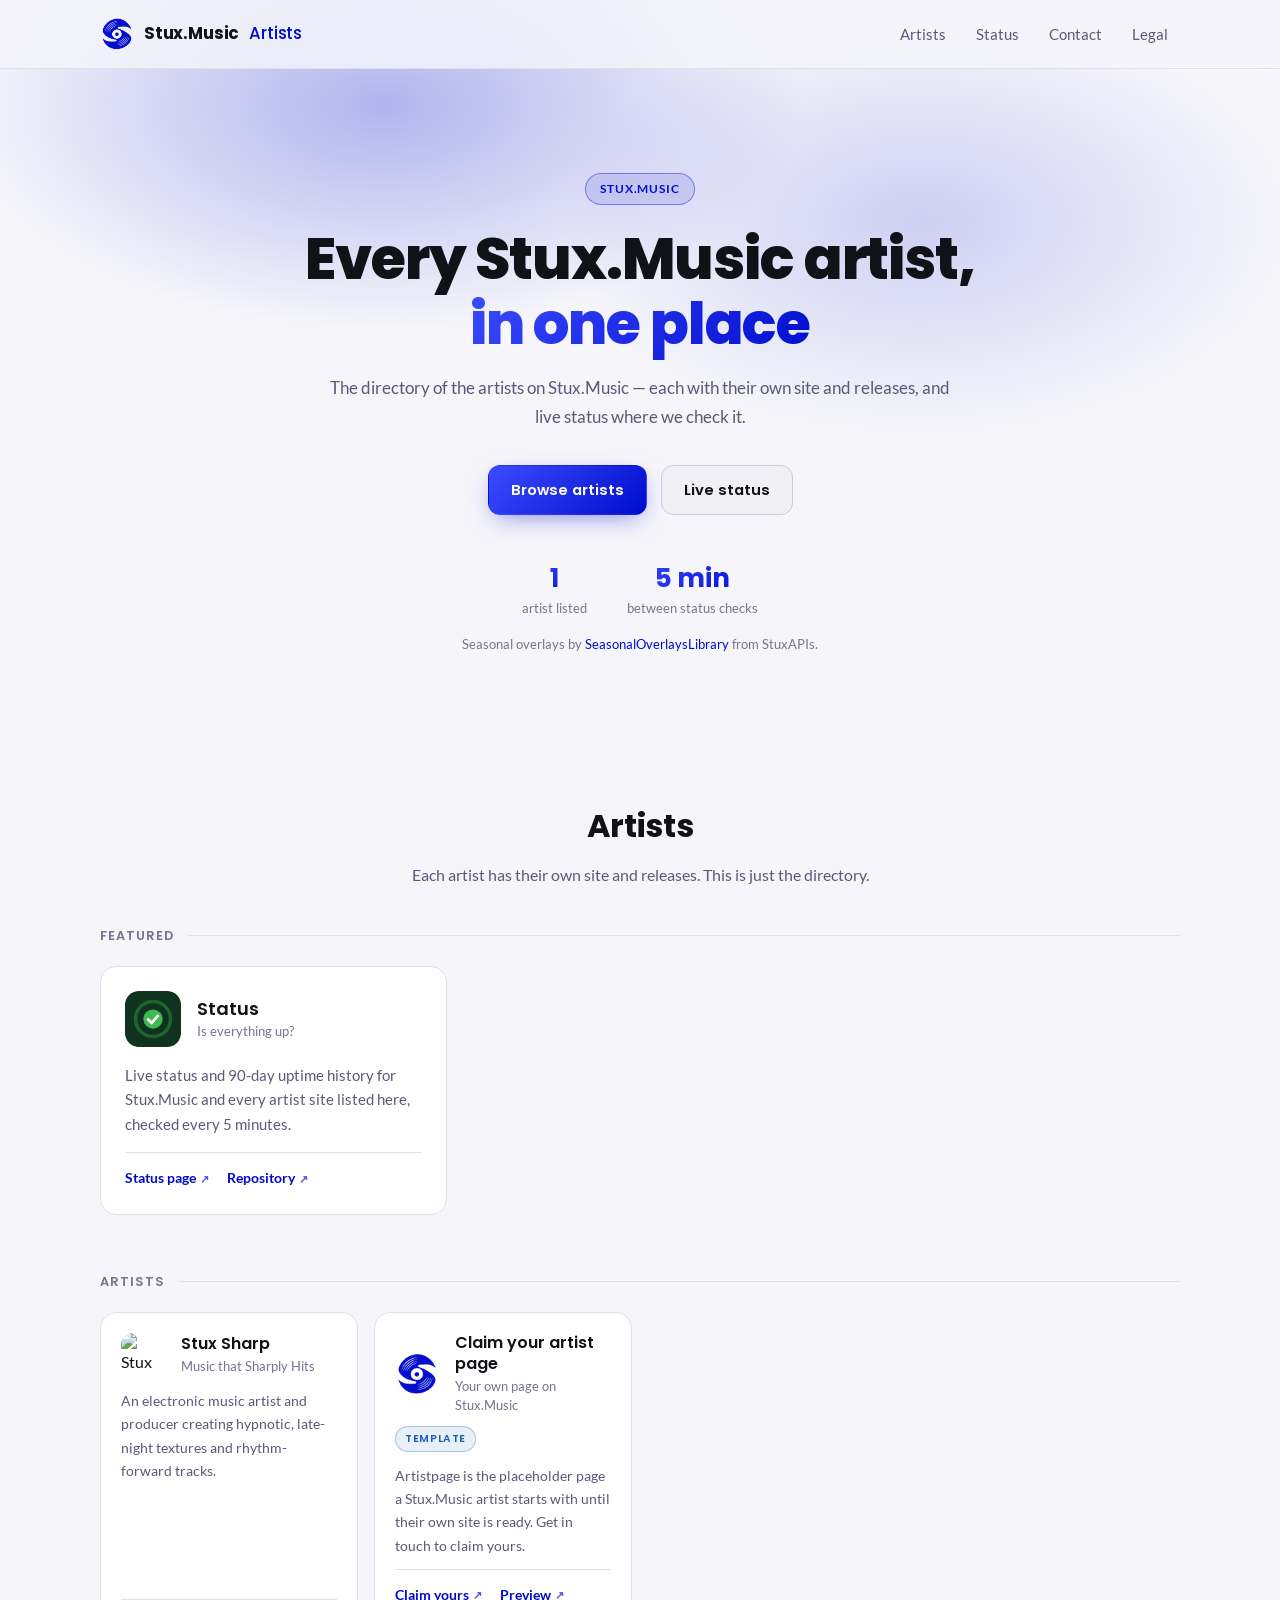
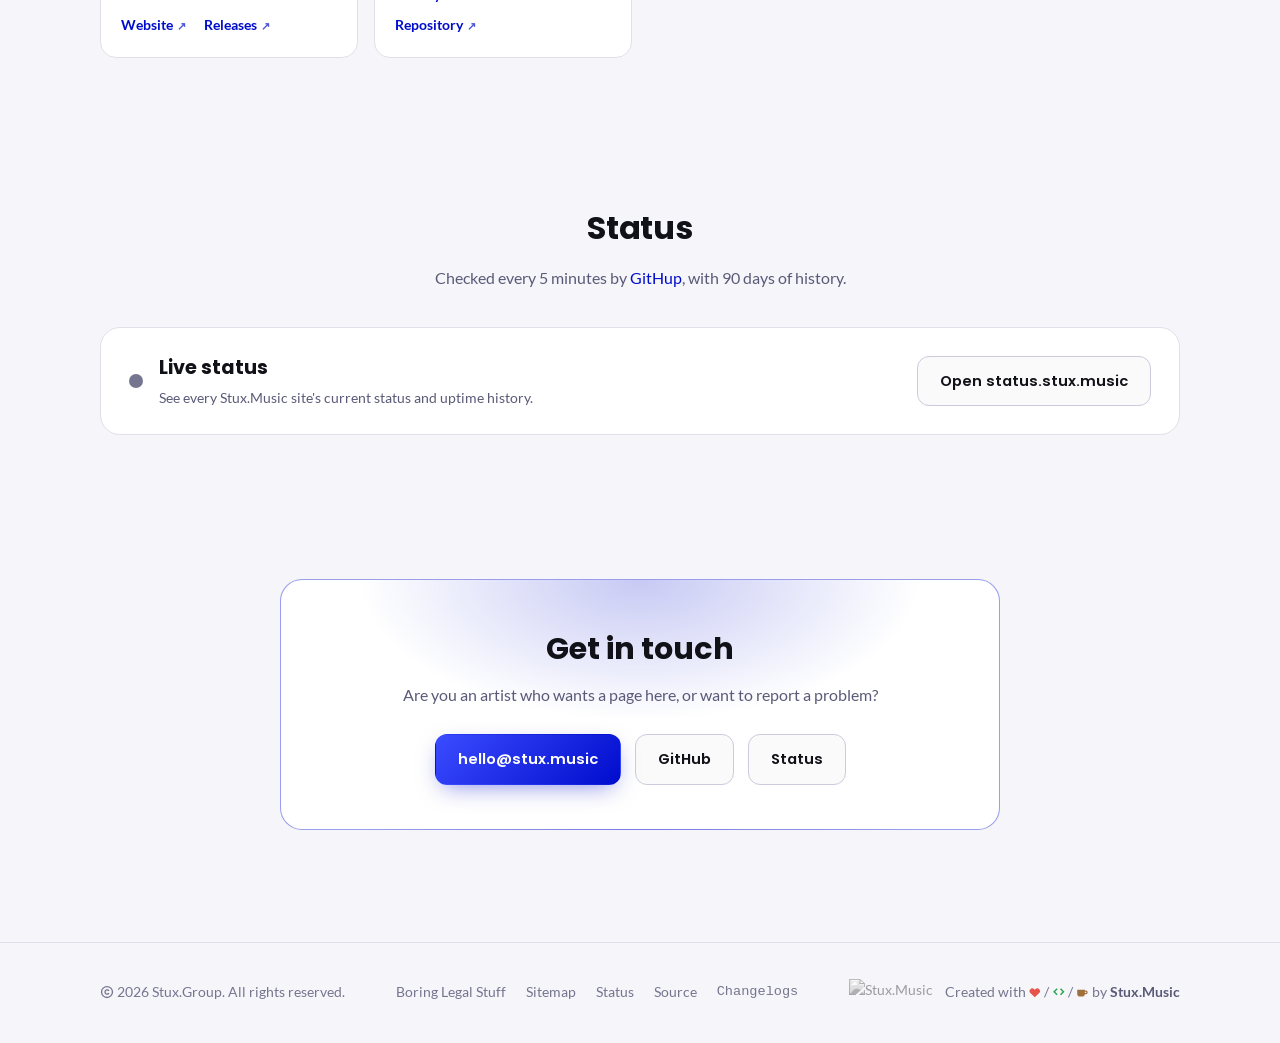
==== index.html @ bc76397e "Release v1.0.4 See CHANGELOG.md for details." ====
<!doctype html>
<html lang="en">
<head>
  <meta charset="utf-8">
  <meta name="viewport" content="width=device-width, initial-scale=1">
  <meta name="theme-color" content="#121214">
  <title>Stux.Music Artists</title>
  <meta name="description" content="The directory of Stux.Music's artists, with live status from status.stux.music.">
  <link rel="icon" type="image/png" href="/assets/img/icon.png">
  <link rel="stylesheet" href="/assets/css/style.css">
  <link rel="stylesheet" href="/assets/css/site-banner.css">
  <script src="/assets/js/dev-mode.js"></script>
  <script src="https://seasonaloverlayslibrary.stuxapis.net/seasonal-overlays-library.js" defer></script>
</head>
<body>

  <header class="site-header">
    <div class="container">
      <a href="/" class="brand">
        <img src="/assets/img/icon.png" width="34" height="34" alt="">
        Stux.Music <span class="brand-sub">Artists</span>
      </a>
      <nav class="nav-links">
        <a href="/#artists">Artists</a>
        <a href="/#status">Status</a>
        <a href="/#contact">Contact</a>
        <a href="/legal/">Legal</a>
      </nav>
    </div>
  </header>

  <section class="hero">
    <div class="container">
      <span class="eyebrow">Stux.Music</span>
      <h1>Every Stux.Music artist,<br><span class="grad">in one place</span></h1>
      <p>The directory of the artists on Stux.Music &mdash; each with their own site and releases, and live status where we check it.</p>
      <div class="actions">
        <a class="btn btn-primary" href="#artists">Browse artists</a>
        <a class="btn btn-ghost" href="https://status.stux.music" target="_blank" rel="noopener">Live status</a>
        <button type="button" class="btn btn-ghost btn-season" id="season-btn" data-overlay-preset="auto" hidden>Today's overlay</button>
      </div>
      <div class="hero-stats">
        <div><strong class="grad">1</strong><span>artist listed</span></div>
        <div><strong class="grad">5 min</strong><span>between status checks</span></div>
      </div>
      <p class="season-note">Seasonal overlays by <a href="https://seasonaloverlayslibrary.stuxapis.net" target="_blank" rel="noopener">SeasonalOverlaysLibrary</a> from StuxAPIs.</p>
    </div>
  </section>

  <section class="section" id="artists">
    <div class="container">
      <div class="section-head">
        <h2>Artists</h2>
        <p>Each artist has their own site and releases. This is just the directory.</p>
      </div>

      <h3 class="subhead">Featured</h3>
      <div class="project-grid">

        <article class="project-card" data-monitor="stux-music:*">
          <div class="project-top">
            <img class="project-icon" src="/assets/img/artists/status.svg" width="64" height="64" alt="Status icon" loading="lazy">
            <div>
              <h3>Status</h3>
              <div class="project-tagline">Is everything up?</div>
            </div>
          </div>
          <span class="badge-status live" hidden></span>
          <p class="desc">Live status and 90-day uptime history for Stux.Music and every artist site listed here, checked every 5 minutes.</p>
          <div class="project-links">
            <a href="https://status.stux.music" target="_blank" rel="noopener">Status page</a>
            <a href="https://github.com/StuxMusic/Status" target="_blank" rel="noopener">Repository</a>
          </div>
        </article>

      </div>

      <h3 class="subhead">Artists</h3>
      <div class="project-grid compact">

        <article class="project-card" data-monitor="stux-music:stux-sharp">
          <div class="project-top">
            <img class="project-icon" src="https://sharp.media.stux.music/icon.png" width="44" height="44" alt="Stux Sharp icon" loading="lazy">
            <div>
              <h3>Stux Sharp</h3>
              <div class="project-tagline">Music that Sharply Hits</div>
            </div>
          </div>
          <span class="badge-status live" hidden></span>
          <p class="desc">An electronic music artist and producer creating hypnotic, late-night textures and rhythm-forward tracks.</p>
          <div class="project-links">
            <a href="https://stuxsharp.com" target="_blank" rel="noopener">Website</a>
            <a href="https://sharp.stux.music" target="_blank" rel="noopener">Releases</a>
          </div>
        </article>

        <article data-state="template" class="project-card">
          <div class="project-top">
            <img class="project-icon" src="/assets/img/icon.png" width="44" height="44" alt="Artistpage icon" loading="lazy">
            <div>
              <h3>Claim your artist page</h3>
              <div class="project-tagline">Your own page on Stux.Music</div>
            </div>
          </div>
          <span class="badge-status template"><i class="badge-ico" aria-hidden="true"></i>Template</span>
          <p class="desc">Artistpage is the placeholder page a Stux.Music artist starts with until their own site is ready. Get in touch to claim yours.</p>
          <div class="project-links">
            <a href="mailto:hello@stux.music">Claim yours</a>
            <a href="https://artistpage.stux.music" target="_blank" rel="noopener">Preview</a>
            <a href="https://github.com/StuxMusic/artistpage" target="_blank" rel="noopener">Repository</a>
          </div>
        </article>

      </div>
    </div>
  </section>

  <section class="section" id="status">
    <div class="container">
      <div class="section-head">
        <h2>Status</h2>
        <p>Checked every 5 minutes by <a href="https://githup.stux.group" target="_blank" rel="noopener" style="color: var(--accent-bright);">GitHup</a>, with 90 days of history.</p>
      </div>
      <div class="status-band" id="status-band">
        <div class="sb-main">
          <span class="sb-dot" aria-hidden="true"></span>
          <div>
            <h2>Live status</h2>
            <p>See every Stux.Music site's current status and uptime history.</p>
          </div>
        </div>
        <a class="btn btn-ghost" href="https://status.stux.music" target="_blank" rel="noopener">Open status.stux.music</a>
      </div>
    </div>
  </section>

  <section class="section" id="contact">
    <div class="container">
      <div class="contact-card">
        <h2>Get in touch</h2>
        <p>Are you an artist who wants a page here, or want to report a problem?</p>
        <div class="contact-links">
          <a class="btn btn-primary" href="mailto:hello@stux.music">hello@stux.music</a>
          <a class="btn btn-ghost" href="https://github.com/StuxMusic" target="_blank" rel="noopener">GitHub</a>
          <a class="btn btn-ghost" href="https://status.stux.music" target="_blank" rel="noopener">Status</a>
        </div>
      </div>
    </div>
  </section>

  <footer class="site-footer">
    <div class="container">
      <div><span class="copy-i" title="Copyright"><svg viewBox="0 0 16 16" aria-hidden="true" focusable="false"><path d="M8 1a7 7 0 1 1 0 14A7 7 0 0 1 8 1zm0 1.5a5.5 5.5 0 1 0 0 11 5.5 5.5 0 0 0 0-11zm.1 2.3c1.2 0 2.2.6 2.7 1.6l-1.3.7c-.3-.6-.8-.9-1.4-.9-1 0-1.6.8-1.6 1.8s.6 1.8 1.6 1.8c.6 0 1.1-.3 1.4-.9l1.3.7c-.5 1-1.5 1.6-2.7 1.6-1.8 0-3.1-1.4-3.1-3.2s1.3-3.2 3.1-3.2z"/></svg></span><span class="sr-only">&copy;</span> <span data-year data-year-start="2026"></span> Stux.Group. All rights reserved.</div>
      <div class="footer-links">
        <a href="/legal/">Boring Legal Stuff</a>
        <a href="/sitemap/">Sitemap</a>
        <a href="https://status.stux.music" target="_blank" rel="noopener">Status</a>
        <a href="https://github.com/StuxMusic/Artists" target="_blank" rel="noopener">Source</a>
        <a href="/changelogs/" data-site-version title="Changelogs">Changelogs</a>
      </div>
      <div class="footer-brand">
        <div class="footer-brand-row">
          <a href="/" aria-label="Stux.Music"><img class="footer-brand-logo" src="https://global.media.stux.music/logo.png" alt="Stux.Music" height="28"></a>
        </div>
        <p class="footer-created">Created with <span class="fc-i fc-love" title="Love"><svg viewBox="0 0 16 16" aria-hidden="true" focusable="false"><path d="M8 14.3 1.9 8.4A3.7 3.7 0 0 1 7.2 3.1L8 3.9l.8-.8a3.7 3.7 0 0 1 5.3 5.3z"/></svg></span> / <span class="fc-i fc-code" title="Code"><svg viewBox="0 0 16 16" aria-hidden="true" focusable="false"><path d="M5.4 3.9 1.3 8l4.1 4.1 1.2-1.2L3.7 8l2.9-2.9zm5.2 0L9.4 5.1 12.3 8l-2.9 2.9 1.2 1.2L14.7 8z"/></svg></span> / <span class="fc-i fc-coffee" title="Coffee"><svg viewBox="0 0 16 16" aria-hidden="true" focusable="false"><path d="M1.5 4.5h9.5v5A3.5 3.5 0 0 1 7.5 13h-2.5A3.5 3.5 0 0 1 1.5 9.5zM11 5.5h1.2a2.3 2.3 0 0 1 0 4.6H11V8.6h1.2a.8.8 0 0 0 0-1.6H11z"/></svg></span><span class="sr-only"> love, code and coffee</span> by <a href="https://github.com/StuxMusic" target="_blank" rel="noopener">Stux.Music</a></p>
      </div>
    </div>
  </footer>

  <script src="/assets/js/main.js" defer></script>
</body>
</html>
---- assets/css/style.css ----
/* Stux.Music Artists — shared stylesheet
   Layout follows the Stux.Group Services sites; palette is the Stux.Music artist page's
   (dark accent #4752ff, light accent #000ccc), dark by default and light via the system
   preference or <html data-theme="light">. Poppins for headings, Lato for body copy. */

/* Self-hosted (SIL Open Font License), latin subset only, so the site makes
   no third-party requests. See assets/fonts/. */
@font-face {
  font-family: "Lato";
  font-style: normal;
  font-weight: 400;
  font-display: swap;
  src: url("/assets/fonts/lato-400-latin.woff2") format("woff2");
  unicode-range: U+0000-00FF, U+0131, U+0152-0153, U+02BB-02BC, U+02C6, U+02DA, U+02DC, U+0304, U+0308, U+0329, U+2000-206F, U+20AC, U+2122, U+2191, U+2193, U+2212, U+2215, U+FEFF, U+FFFD;
}
@font-face {
  font-family: "Lato";
  font-style: normal;
  font-weight: 700;
  font-display: swap;
  src: url("/assets/fonts/lato-700-latin.woff2") format("woff2");
  unicode-range: U+0000-00FF, U+0131, U+0152-0153, U+02BB-02BC, U+02C6, U+02DA, U+02DC, U+0304, U+0308, U+0329, U+2000-206F, U+20AC, U+2122, U+2191, U+2193, U+2212, U+2215, U+FEFF, U+FFFD;
}
@font-face {
  font-family: "Poppins";
  font-style: normal;
  font-weight: 500;
  font-display: swap;
  src: url("/assets/fonts/poppins-500-latin.woff2") format("woff2");
  unicode-range: U+0000-00FF, U+0131, U+0152-0153, U+02BB-02BC, U+02C6, U+02DA, U+02DC, U+0304, U+0308, U+0329, U+2000-206F, U+20AC, U+2122, U+2191, U+2193, U+2212, U+2215, U+FEFF, U+FFFD;
}
@font-face {
  font-family: "Poppins";
  font-style: normal;
  font-weight: 600;
  font-display: swap;
  src: url("/assets/fonts/poppins-600-latin.woff2") format("woff2");
  unicode-range: U+0000-00FF, U+0131, U+0152-0153, U+02BB-02BC, U+02C6, U+02DA, U+02DC, U+0304, U+0308, U+0329, U+2000-206F, U+20AC, U+2122, U+2191, U+2193, U+2212, U+2215, U+FEFF, U+FFFD;
}
@font-face {
  font-family: "Poppins";
  font-style: normal;
  font-weight: 700;
  font-display: swap;
  src: url("/assets/fonts/poppins-700-latin.woff2") format("woff2");
  unicode-range: U+0000-00FF, U+0131, U+0152-0153, U+02BB-02BC, U+02C6, U+02DA, U+02DC, U+0304, U+0308, U+0329, U+2000-206F, U+20AC, U+2122, U+2191, U+2193, U+2212, U+2215, U+FEFF, U+FFFD;
}
@font-face {
  font-family: "Poppins";
  font-style: normal;
  font-weight: 800;
  font-display: swap;
  src: url("/assets/fonts/poppins-800-latin.woff2") format("woff2");
  unicode-range: U+0000-00FF, U+0131, U+0152-0153, U+02BB-02BC, U+02C6, U+02DA, U+02DC, U+0304, U+0308, U+0329, U+2000-206F, U+20AC, U+2122, U+2191, U+2193, U+2212, U+2215, U+FEFF, U+FFFD;
}

:root {
  color-scheme: dark;
  --bg: #121214;
  --bg-raised: #17171a;
  --bg-card: #1b1b1f;
  --bg-card-hover: #232328;
  --border: #2a2a31;
  --border-strong: #3a3a45;
  --text: #f2f2f5;
  --text-muted: #a8a8b3;
  --text-faint: #7f7f8c;
  --accent: #4752ff;
  --accent-rgb: 71, 82, 255;
  --accent-bright: #9199ff;
  --accent-pink: #7a85ff;
  --accent-soft: rgba(71, 82, 255, 0.14);
  --accent-grad: linear-gradient(135deg, #7a85ff 0%, #4752ff 100%);
  --header-bg: rgba(18, 18, 20, 0.8);
  --ghost-bg: rgba(255, 255, 255, 0.02);
  --ok: #34d399; --ok-rgb: 52, 211, 153;
  --warn: #f0b429; --warn-rgb: 240, 180, 41;
  --bad: #ff6b61; --bad-rgb: 255, 107, 97;
  --soon: #b98cff; --soon-rgb: 185, 140, 255;
  --maint: #f0883e; --maint-rgb: 240, 136, 62;
  --tmpl: #7cb7ff; --tmpl-rgb: 96, 165, 250;
  --logo-base: grayscale(1) brightness(0) invert(.7);
  --logo-hover: grayscale(0) brightness(1.9) invert(0);
  --radius: 16px;
  --container: 1120px;
  --font-sans: "Lato", -apple-system, BlinkMacSystemFont, "Segoe UI", Roboto, Helvetica, Arial, sans-serif;
  --font-display: "Poppins", var(--font-sans);
  --font-mono: "SFMono-Regular", Consolas, "Liberation Mono", Menlo, monospace;
}

@media (prefers-color-scheme: light) {
  :root:not([data-theme="dark"]) {
    color-scheme: light;
    --bg: #f5f5fa;
    --bg-raised: #ececf4;
    --bg-card: #ffffff;
    --bg-card-hover: #f0f0fb;
    --border: #e0e0ea;
    --border-strong: #cbcbdd;
    --text: #111118;
    --text-muted: #5a5a78;
    --text-faint: #75758f;
    --accent: #000ccc;
    --accent-rgb: 0, 12, 204;
    --accent-bright: #000ccc;
    --accent-pink: #3b4cff;
    --accent-soft: rgba(0, 12, 204, 0.1);
    --accent-grad: linear-gradient(135deg, #3b4cff 0%, #000ccc 100%);
    --header-bg: rgba(245, 245, 250, 0.82);
    --ghost-bg: rgba(0, 0, 0, 0.02);
    --ok: #0f7a55; --ok-rgb: 15, 122, 85;
    --warn: #9a6a00; --warn-rgb: 154, 106, 0;
    --bad: #c62828; --bad-rgb: 198, 40, 40;
    --soon: #6b3fc4; --soon-rgb: 107, 63, 196;
    --maint: #b8530f; --maint-rgb: 184, 83, 15;
    --tmpl: #1a5fb4; --tmpl-rgb: 26, 95, 180;
    --logo-base: grayscale(1) brightness(1) invert(0);
    --logo-hover: grayscale(0) brightness(1) invert(0);
  }
}
:root[data-theme="light"] {
  color-scheme: light;
  --bg: #f5f5fa;
  --bg-raised: #ececf4;
  --bg-card: #ffffff;
  --bg-card-hover: #f0f0fb;
  --border: #e0e0ea;
  --border-strong: #cbcbdd;
  --text: #111118;
  --text-muted: #5a5a78;
  --text-faint: #75758f;
  --accent: #000ccc;
  --accent-rgb: 0, 12, 204;
  --accent-bright: #000ccc;
  --accent-pink: #3b4cff;
  --accent-soft: rgba(0, 12, 204, 0.1);
  --accent-grad: linear-gradient(135deg, #3b4cff 0%, #000ccc 100%);
  --header-bg: rgba(245, 245, 250, 0.82);
  --ghost-bg: rgba(0, 0, 0, 0.02);
  --ok: #0f7a55; --ok-rgb: 15, 122, 85;
  --warn: #9a6a00; --warn-rgb: 154, 106, 0;
  --bad: #c62828; --bad-rgb: 198, 40, 40;
  --soon: #6b3fc4; --soon-rgb: 107, 63, 196;
  --maint: #b8530f; --maint-rgb: 184, 83, 15;
  --tmpl: #1a5fb4; --tmpl-rgb: 26, 95, 180;
  --logo-base: grayscale(1) brightness(1) invert(0);
  --logo-hover: grayscale(0) brightness(1) invert(0);
}

* { box-sizing: border-box; }

html { scroll-behavior: smooth; scroll-padding-top: calc(80px + var(--banner-h, 0px)); }

body {
  margin: 0;
  background: var(--bg);
  color: var(--text);
  font-family: var(--font-sans);
  line-height: 1.65;
  -webkit-font-smoothing: antialiased;
  overflow-x: hidden;
}

h1, h2, h3, .brand, .btn { font-family: var(--font-display); }

img { max-width: 100%; display: block; }

a { color: inherit; text-decoration: none; }

::selection { background: var(--accent); color: #fff; }

:focus-visible { outline: 2px solid var(--accent-bright); outline-offset: 3px; border-radius: 6px; }

.container {
  max-width: var(--container);
  margin: 0 auto;
  padding: 0 20px;
}

/* The shared site banner (site-banner.css; dev mode, see main.js) in this site's colours. The banner follows
   the page theme (system preference). */
.site-banners {
  --banner-page-bg: var(--bg);
  --banner-text: var(--text);
  --banner-site: var(--accent-bright);
  --banner-site-light: var(--accent-bright);
}

/* Header */
.site-header {
  position: sticky;
  top: var(--banner-h, 0px);
  z-index: 20;
  background: var(--header-bg);
  backdrop-filter: blur(12px);
  -webkit-backdrop-filter: blur(12px);
  border-bottom: 1px solid var(--border);
}
.site-header .container {
  display: flex;
  align-items: center;
  justify-content: space-between;
  height: 68px;
}
.brand {
  display: flex;
  align-items: center;
  gap: 10px;
  font-weight: 700;
  font-size: 1.05rem;
  letter-spacing: -0.01em;
}
.brand img { width: 34px; height: 34px; border-radius: 10px; }
.brand .brand-sub { color: var(--accent-bright); font-weight: 500; }

.nav-links {
  display: flex;
  gap: 6px;
  font-size: 0.92rem;
  color: var(--text-muted);
}
.nav-links a {
  padding: 6px 12px;
  border-radius: 8px;
  transition: color 0.15s, background 0.15s;
}
.nav-links a:hover { color: var(--text); background: var(--accent-soft); }

/* Breadcrumb */
.breadcrumb {
  display: flex;
  align-items: center;
  gap: 8px;
  font-size: 0.85rem;
  color: var(--text-faint);
  margin-bottom: 14px;
}
.breadcrumb a:hover { color: var(--accent-bright); }
.bc-sep { opacity: 0.5; }
.bc-cur { color: var(--text-muted); }

/* Hero */
.hero {
  position: relative;
  padding: 104px 0 72px;
  text-align: center;
  isolation: isolate;
}
.hero::before {
  content: "";
  position: absolute;
  inset: -120px 0 0;
  z-index: -1;
  background:
    radial-gradient(600px 320px at 30% 20%, rgba(var(--accent-rgb), 0.28), transparent 70%),
    radial-gradient(520px 300px at 72% 35%, rgba(var(--accent-rgb), 0.16), transparent 70%);
  pointer-events: none;
}
.hero .eyebrow {
  display: inline-block;
  font-size: 0.76rem;
  font-weight: 700;
  letter-spacing: 0.08em;
  text-transform: uppercase;
  color: var(--accent-bright);
  background: var(--accent-soft);
  border: 1px solid rgba(var(--accent-rgb), 0.4);
  padding: 5px 14px;
  border-radius: 999px;
  margin-bottom: 22px;
}
.hero h1 {
  font-size: clamp(2.1rem, 5.5vw, 3.6rem);
  font-weight: 800;
  line-height: 1.12;
  letter-spacing: -0.02em;
  margin: 0 0 18px;
}
.grad {
  background: var(--accent-grad);
  -webkit-background-clip: text;
  background-clip: text;
  color: transparent;
}
.hero p {
  color: var(--text-muted);
  max-width: 620px;
  margin: 0 auto;
  font-size: 1.08rem;
}
.hero .actions {
  margin-top: 34px;
  display: flex;
  gap: 14px;
  justify-content: center;
  flex-wrap: wrap;
}
.hero-stats {
  display: flex;
  justify-content: center;
  gap: 40px;
  margin-top: 48px;
  flex-wrap: wrap;
}
.hero-stats div { text-align: center; }
.hero-stats strong {
  display: block;
  font-family: var(--font-display);
  font-size: 1.6rem;
  font-weight: 700;
  line-height: 1.2;
}
.hero-stats span { font-size: 0.82rem; color: var(--text-faint); }

.btn {
  display: inline-flex;
  align-items: center;
  gap: 8px;
  padding: 12px 22px;
  border-radius: 12px;
  font-size: 0.92rem;
  font-weight: 600;
  border: 1px solid var(--border-strong);
  transition: transform 0.15s, background 0.15s, border-color 0.15s, box-shadow 0.15s;
}
.btn:hover { transform: translateY(-1px); }
.btn-primary {
  background: var(--accent-grad);
  color: #fff;
  border-color: transparent;
  box-shadow: 0 8px 24px -8px rgba(var(--accent-rgb), 0.5);
}
.btn-primary:hover { box-shadow: 0 10px 28px -6px rgba(var(--accent-rgb), 0.6); }
.btn-ghost { color: var(--text); background: var(--ghost-bg); }
.btn-ghost:hover { background: var(--accent-soft); border-color: var(--accent); }

/* Sections */
.section { padding: 72px 0; }
.section-head { margin-bottom: 36px; text-align: center; }
.section-head h2 { font-size: clamp(1.6rem, 3.5vw, 2rem); font-weight: 700; margin: 0 0 10px; letter-spacing: -0.01em; }
.section-head p { color: var(--text-muted); margin: 0; }
.subhead {
  display: flex;
  align-items: center;
  gap: 14px;
  font-family: var(--font-display);
  font-size: 0.8rem;
  font-weight: 600;
  letter-spacing: 0.08em;
  text-transform: uppercase;
  color: var(--text-faint);
  margin: 56px 0 20px;
}
.subhead::after { content: ""; flex: 1; height: 1px; background: var(--border); }
.subhead:first-of-type { margin-top: 0; }

/* Project cards */
.project-grid {
  display: grid;
  grid-template-columns: repeat(auto-fill, minmax(300px, 1fr));
  gap: 20px;
}
.project-card {
  position: relative;
  background: var(--bg-card);
  border: 1px solid var(--border);
  border-radius: var(--radius);
  padding: 24px;
  display: flex;
  flex-direction: column;
  gap: 16px;
  transition: border-color 0.2s, transform 0.2s, background 0.2s, box-shadow 0.2s;
}
.project-card:hover {
  border-color: rgba(var(--accent-rgb), 0.7);
  background: var(--bg-card-hover);
  transform: translateY(-3px);
  box-shadow: 0 16px 40px -20px rgba(var(--accent-rgb), 0.55);
}
.project-card .project-top {
  display: flex;
  align-items: center;
  gap: 16px;
}

/* Icons: every icon renders into a fixed square box and is scaled with
   object-fit, so non-square or oddly padded source images are never
   stretched or squashed. */
.project-icon {
  width: 56px;
  height: 56px;
  flex: 0 0 56px;
  aspect-ratio: 1 / 1;
  object-fit: contain;
  border-radius: 14px;
}
/* For icons drawn on a transparent background (no tile of their own). */
.project-card h3 { margin: 0; font-size: 1.12rem; font-weight: 600; line-height: 1.3; }
.project-card .project-tagline { color: var(--text-faint); font-size: 0.84rem; margin-top: 2px; line-height: 1.4; }
.project-card p.desc { color: var(--text-muted); font-size: 0.93rem; margin: 0; flex-grow: 1; }
.project-card .stack {
  display: flex;
  flex-wrap: wrap;
  align-items: center;
  gap: 6px;
}
.pill {
  font-size: 0.72rem;
  padding: 3px 10px;
  border-radius: 999px;
  background: var(--bg-raised);
  border: 1px solid var(--border);
  color: var(--text-muted);
}
.project-card .project-links {
  display: flex;
  gap: 18px;
  font-size: 0.86rem;
  padding-top: 14px;
  border-top: 1px solid var(--border);
}
.project-card .project-links a {
  color: var(--accent-bright);
  font-weight: 700;
  display: inline-flex;
  align-items: center;
  gap: 4px;
}
.project-card .project-links a::after { content: "\2197"; font-size: 0.8em; opacity: 0.7; transition: transform 0.15s; }
.project-card .project-links a:hover { color: var(--text); }
.project-card .project-links a:hover::after { transform: translate(2px, -2px); }

/* Two cards per row (Featured, More projects) */
.project-grid.two-up { grid-template-columns: repeat(2, minmax(0, 1fr)); }

/* Featured cards: bigger icon and a soft accent border */
.project-card.featured {
  padding: 28px;
  border-color: rgba(var(--accent-rgb), 0.45);
  background:
    radial-gradient(420px 180px at 0% 0%, rgba(var(--accent-rgb), 0.14), transparent 70%),
    var(--bg-card);
}
.project-card.featured .project-icon { width: 64px; height: 64px; flex-basis: 64px; border-radius: 16px; }
.project-card.featured h3 { font-size: 1.25rem; }

/* Compact cards for smaller scripts/tools */
.project-grid.compact { grid-template-columns: repeat(auto-fill, minmax(240px, 1fr)); gap: 16px; }
.project-grid.compact .project-card { padding: 20px; gap: 12px; }
.project-grid.compact .project-icon { width: 44px; height: 44px; flex-basis: 44px; border-radius: 12px; }
.project-grid.compact h3 { font-size: 1rem; }
.project-grid.compact p.desc { font-size: 0.88rem; }

.badge-status {
  font-family: var(--font-display);
  font-size: 0.66rem;
  text-transform: uppercase;
  letter-spacing: 0.06em;
  padding: 3px 9px;
  border-radius: 999px;
  font-weight: 600;
  margin-left: auto;
}
.badge-status.live { background: rgba(var(--ok-rgb), 0.1); color: var(--ok); border: 1px solid rgba(var(--ok-rgb), 0.3); }
.badge-status.building { background: rgba(var(--warn-rgb), 0.1); color: var(--warn); border: 1px solid rgba(var(--warn-rgb), 0.3); }
.badge-status.archived, .badge-status.discontinued { background: rgba(156, 160, 172, 0.1); color: var(--text-muted); border: 1px solid rgba(156, 160, 172, 0.35); }

/* About / skills */
.skills-grid {
  display: flex;
  flex-wrap: wrap;
  justify-content: center;
  gap: 10px;
  max-width: 820px;
  margin: 0 auto;
}
.skill-chip {
  background: var(--bg-card);
  border: 1px solid var(--border);
  border-radius: 999px;
  padding: 9px 18px;
  font-size: 0.9rem;
  color: var(--text-muted);
  transition: border-color 0.15s, color 0.15s;
}
.skill-chip:hover { border-color: var(--accent); color: var(--text); }

/* Contact */
.contact-card {
  max-width: 720px;
  margin: 0 auto;
  text-align: center;
  padding: 44px 28px;
  border-radius: 22px;
  border: 1px solid rgba(var(--accent-rgb), 0.4);
  background:
    radial-gradient(400px 200px at 50% 0%, rgba(var(--accent-rgb), 0.22), transparent 70%),
    var(--bg-card);
}
.contact-card h2 { font-size: clamp(1.5rem, 3.5vw, 1.9rem); margin: 0 0 8px; }
.contact-card p { color: var(--text-muted); margin: 0 0 26px; }
.contact-links {
  display: flex;
  gap: 14px;
  justify-content: center;
  flex-wrap: wrap;
}

/* Footer */
.site-footer {
  border-top: 1px solid var(--border);
  padding: 36px 0;
  margin-top: 40px;
}
.site-footer .container {
  display: flex;
  flex-wrap: wrap;
  gap: 16px;
  align-items: center;
  justify-content: space-between;
  font-size: 0.85rem;
  color: var(--text-faint);
}
.footer-links {
  display: flex;
  gap: 20px;
  flex-wrap: wrap;
}
.footer-links a:hover { color: var(--accent-bright); }

/* Brand block "Stux.Music logo" and "Created with", muted until hovered.
   The logo keeps the same filter functions in every state, so the hover animates smoothly
   (switching the filter off drops the image's layer and snaps). */
.footer-brand { display: flex; flex-wrap: wrap; align-items: center; gap: 8px 12px; }
.footer-brand-row { display: flex; flex-wrap: wrap; align-items: center; gap: 8px 12px; }
.footer-brand-logo { display: block; height: 28px; width: auto; filter: var(--logo-base); opacity: .7;
  transition: filter .2s ease, opacity .2s ease; will-change: filter, opacity; backface-visibility: hidden; transform: translateZ(0); }
.footer-brand a:hover .footer-brand-logo, .footer-brand a:focus-visible .footer-brand-logo { filter: var(--logo-hover); opacity: 1; }
.footer-brand-sep { color: var(--border); }
.footer-brand-text { color: var(--text-muted); font-weight: 600; transition: color .2s; }
.footer-brand-text:hover, .footer-brand-text:focus-visible { color: var(--text); }
.footer-created { margin: 0; }
.footer-created a { color: var(--text-muted); font-weight: 600; transition: color .2s; }
.footer-created a:hover, .footer-created a:focus-visible { color: var(--text); }
.fc-i, .copy-i { display: inline-flex; vertical-align: -2px; }
.copy-i svg { width: 14px; height: 14px; fill: currentColor; }
/* Created-with icons share a 1em box; heart/coffee are scaled optically so the solid heart is not bigger than the code icon */
.fc-i { vertical-align: -0.125em; }
.fc-i svg { width: 1em; height: 1em; fill: currentColor; }
.fc-love { font-size: 0.85em; }
.fc-code { font-size: 1em; }
.fc-coffee { font-size: 0.95em; }
.fc-love { color: #e5534b; } .fc-code { color: #2da44e; } .fc-coffee { color: #a0703c; }
.sr-only { position: absolute; width: 1px; height: 1px; padding: 0; margin: -1px; overflow: hidden; clip: rect(0,0,0,0); white-space: nowrap; border: 0; }
@media (prefers-reduced-motion: reduce) { .footer-brand-logo, .footer-brand-text, .footer-created a { transition: none; } }

/* Legal pages */
.page-hero { padding: 56px 0 32px; }
.page-title { font-size: 2rem; margin: 8px 0 10px; }
.page-desc { color: var(--text-muted); max-width: 640px; }

.legal-grid {
  display: grid;
  grid-template-columns: repeat(auto-fit, minmax(260px, 1fr));
  gap: 18px;
}
.legal-card {
  background: var(--bg-card);
  border: 1px solid var(--border);
  border-radius: var(--radius);
  padding: 20px;
  display: flex;
  justify-content: space-between;
  align-items: center;
  gap: 12px;
  transition: border-color 0.15s, background 0.15s;
}
.legal-card:hover { border-color: var(--accent); background: var(--bg-card-hover); }
.legal-card-name { font-family: var(--font-display); font-weight: 600; margin-bottom: 4px; }
.legal-card-desc { color: var(--text-muted); font-size: 0.85rem; }

.prose-page { max-width: 720px; margin: 0 auto; }
.prose-meta { color: var(--text-faint); font-size: 0.82rem; margin-bottom: 28px; }
.prose-body h2 { font-size: 1.25rem; margin: 36px 0 12px; }
.prose-body h2:first-child { margin-top: 0; }
.prose-body p { color: var(--text-muted); }
.prose-body a { color: var(--accent-bright); }
.prose-body a:hover { text-decoration: underline; }

.info-card {
  background: var(--bg-card);
  border: 1px solid var(--border);
  border-radius: var(--radius);
  padding: 4px 20px;
  margin: 24px 0;
}
.info-card-row {
  padding: 14px 0;
  border-bottom: 1px solid var(--border);
}
.info-card-row.last, .info-card-row:last-child { border-bottom: none; }
.info-card-label { display: block; font-weight: 700; font-size: 0.88rem; margin-bottom: 4px; }
.info-card-value { display: block; color: var(--text-muted); font-size: 0.88rem; }

@media (max-width: 640px) {
  .site-header .container { height: auto; padding: 12px 16px; flex-direction: column; gap: 8px; }
  .nav-links { gap: 2px; flex-wrap: wrap; justify-content: center; }
  .container { padding: 0 16px; }
  .hero { padding: 56px 0 44px; }
  .hero-stats { gap: 28px; }
  .section { padding: 48px 0; }
  .project-grid, .project-grid.compact, .project-grid.two-up { grid-template-columns: 1fr; }
}

@media (prefers-reduced-motion: reduce) {
  html { scroll-behavior: auto; }
  *, *::before, *::after { transition: none !important; }
}

/* Discontinued projects: dimmed, with a short note on why */
.project-card.discontinued { background: transparent; border-style: dashed; }
.project-card.discontinued .project-icon { filter: grayscale(0.85); opacity: 0.7; }
.project-card.discontinued h3 { color: var(--text-muted); }
.project-card.discontinued:hover { background: var(--bg-card); }
.project-card.discontinued:hover .project-icon { filter: none; opacity: 1; }
.discontinued-note {
  margin: 0;
  font-size: 0.82rem;
  color: var(--text-faint);
  padding-left: 10px;
  border-left: 2px solid var(--border-strong);
}

/* ── Stux.Music Artists additions ─────────────────────────────────────── */

/* Which company a service belongs to */
.project-card .owner { font-size: 0.72rem; font-weight: 700; letter-spacing: 0.06em; text-transform: uppercase; color: var(--accent-bright); }

/* One status badge per card, above the description. Precedence (first wins):
   discontinued, template, maintenance, soon, then the live status from main.js. */
.project-card > .badge-status { align-self: flex-start; margin-left: 0; }
.badge-status { display: inline-flex; align-items: center; gap: 6px; }
.badge-status[hidden] { display: none; }
.badge-status.soon { background: rgba(var(--soon-rgb), 0.12); color: var(--soon); border: 1px solid rgba(var(--soon-rgb), 0.35); }
.badge-status.maintenance { background: rgba(var(--maint-rgb), 0.12); color: var(--maint); border: 1px solid rgba(var(--maint-rgb), 0.35); }
.badge-status.template { background: rgba(var(--tmpl-rgb), 0.1); color: var(--tmpl); border: 1px solid rgba(var(--tmpl-rgb), 0.3); }
.badge-status.up { background: rgba(var(--ok-rgb), 0.1); color: var(--ok); border: 1px solid rgba(var(--ok-rgb), 0.3); }
.badge-status.degraded { background: rgba(var(--warn-rgb), 0.1); color: var(--warn); border: 1px solid rgba(var(--warn-rgb), 0.3); }
.badge-status.down { background: rgba(var(--bad-rgb), 0.1); color: var(--bad); border: 1px solid rgba(var(--bad-rgb), 0.35); }
/* Glyphs are the site banner's wrench and rocket (one each), as masks so they take the badge colour.
   Exactly one icon per badge: a glyph for soon/maintenance, the ::before dot for live states, none otherwise. */
.badge-ico { display: none; width: 16px; height: 16px; flex: none; background: currentColor; -webkit-mask: var(--glyph) center / contain no-repeat; mask: var(--glyph) center / contain no-repeat; }
.badge-status.soon .badge-ico, .badge-status.maintenance .badge-ico { display: inline-block; }
.badge-status.soon .badge-ico { --glyph: url("data:image/svg+xml,%3Csvg xmlns='http://www.w3.org/2000/svg' viewBox='-1 -1 14 14'%3E%3Cg transform='rotate%2845 6 6%29'%3E%3Cpath fill-rule='evenodd' d='M6 0c2.9 1.9 3.6 5.2 2.6 8.3H3.4C2.4 5.2 3.1 1.9 6 0zM6 2.9a1.25 1.25 0 1 0 0 2.5A1.25 1.25 0 1 0 6 2.9z'/%3E%3Cpath d='M3.2 5.4 1 9.6h2.9zM8.8 5.4 11 9.6H8.1zM4.5 9h3L6 12z'/%3E%3C/g%3E%3C/svg%3E"); }
.badge-status.maintenance .badge-ico { --glyph: url("data:image/svg+xml,%3Csvg xmlns='http://www.w3.org/2000/svg' viewBox='-1 -1 14 14'%3E%3Cg transform='rotate%2845 6 6%29'%3E%3Cpath fill-rule='evenodd' d='M6 0a2.9 2.9 0 1 1 0 5.8A2.9 2.9 0 1 1 6 0zM5.05 -0.5h1.9v2.9h-1.9z'/%3E%3Crect x='4.9' y='4.6' width='2.2' height='7.4' rx='1.1'/%3E%3C/g%3E%3C/svg%3E"); }
/* Pulsing dot for live states */
.badge-status.up::before, .badge-status.degraded::before, .badge-status.down::before {
  content: ""; width: 7px; height: 7px; border-radius: 50%; background: currentColor; flex: none;
}
.badge-status.up::before { animation: badge-pulse 2s ease-out infinite; }
@keyframes badge-pulse {
  0% { box-shadow: 0 0 0 0 rgba(var(--ok-rgb), 0.55); }
  70%, 100% { box-shadow: 0 0 0 6px rgba(var(--ok-rgb), 0); }
}
@media (prefers-reduced-motion: reduce) { .badge-status.up::before { animation: none; } }

/* Status band */
.status-band {
  display: flex; align-items: center; justify-content: space-between; gap: 20px; flex-wrap: wrap;
  padding: 24px 28px; border-radius: 20px; border: 1px solid var(--border);
  background: var(--bg-card);
}
.status-band .sb-main { display: flex; align-items: center; gap: 16px; }
.status-band .sb-dot { --pulse: 138, 125, 125; width: 14px; height: 14px; border-radius: 50%; background: var(--text-faint); flex: none; box-shadow: 0 0 0 0 rgba(var(--pulse), 0.5); }
.status-band.up .sb-dot { --pulse: var(--ok-rgb); background: var(--ok); }
.status-band.degraded .sb-dot, .status-band.partial .sb-dot { --pulse: var(--warn-rgb); background: var(--warn); }
.status-band.down .sb-dot { --pulse: var(--bad-rgb); background: var(--bad); }
/* Same ring-expands-and-fades pulse as the Online badge dot, coloured by state */
.status-band.up .sb-dot, .status-band.degraded .sb-dot, .status-band.partial .sb-dot, .status-band.down .sb-dot { animation: sb-pulse 2s ease-out infinite; }
@keyframes sb-pulse {
  0% { box-shadow: 0 0 0 0 rgba(var(--pulse), 0.55); }
  70%, 100% { box-shadow: 0 0 0 10px rgba(var(--pulse), 0); }
}
@media (prefers-reduced-motion: reduce) { .status-band .sb-dot { animation: none !important; } }
.status-band h2 { margin: 0; font-size: 1.2rem; }
.status-band p { margin: 2px 0 0; color: var(--text-muted); font-size: 0.9rem; }

/* Seasonal overlay button (SeasonalOverlaysLibrary, vendored in assets/js) */
.btn-season { font-family: var(--font-display); }
.btn-season[hidden] { display: none; }
.hero .season-note { margin-top: 14px; font-size: 0.8rem; color: var(--text-faint); }
.hero .season-note a { color: var(--accent-bright); }

.project-card .project-links button {
  font: inherit; font-weight: 700; color: var(--accent-bright); background: none; border: 0; padding: 0; cursor: pointer;
}
.project-card .project-links button:hover { color: var(--text); }

@media (max-width: 640px) {
  .status-band { padding: 20px; }
}

/* Long names (SeasonalOverlaysLibrary) wrap instead of overflowing, and card links wrap as a row */
.project-card h3 { overflow-wrap: anywhere; }
.project-card .project-top > div { min-width: 0; }
.project-card .project-links { flex-wrap: wrap; row-gap: 8px; }
.project-card .project-links button { white-space: nowrap; }

/* Footer version link (filled from VERSION.md by main.js) */
[data-site-version] { font-family: var(--font-mono, "SFMono-Regular", Consolas, "Liberation Mono", Menlo, monospace); font-variant-numeric: tabular-nums; letter-spacing: 0; }

/* Changelogs page (rendered from CHANGELOG.md by changelogs.js) */
.cl-wrap { max-width: 820px; margin: 0 auto; }
.cl-current { color: var(--text-muted); font-size: 0.9rem; margin: 0 0 20px; }
.cl-current:has(#cl-version:empty) { display: none; }
.cl-current #cl-version { font-family: var(--font-mono, Consolas, monospace); color: var(--text); }
.cl-entry { background: var(--bg-card); border: 1px solid var(--border); border-radius: var(--radius); padding: 18px 22px 10px; margin: 0 0 14px; }
.cl-entry:first-child { border-color: var(--accent); }
.cl-entry h2 { margin: 0 0 10px; font-size: 1.2rem; font-family: var(--font-mono, Consolas, monospace); letter-spacing: 0; }
.cl-entry:first-child h2::after { content: "Latest"; margin-left: 10px; vertical-align: 2px; font: 700 0.7rem var(--font-sans, sans-serif); letter-spacing: 0.06em; text-transform: uppercase; color: #fff; background: var(--accent); border-radius: 999px; padding: 3px 8px; }
.cl-label { display: inline-block; margin: 6px 0 8px; font-size: 0.72rem; font-weight: 800; letter-spacing: 0.08em; text-transform: uppercase; padding: 3px 9px; border-radius: 5px; color: var(--cl, #8a8a94); background: color-mix(in srgb, var(--cl, #8a8a94) 14%, transparent); border: 1px solid color-mix(in srgb, var(--cl, #8a8a94) 45%, transparent); }
.cl-label-added { --cl: #2ecc71; }
.cl-label-changed { --cl: #3ba7ff; }
.cl-label-fixed { --cl: #ffa64d; }
.cl-label-removed { --cl: #ff4d4d; }
.cl-label-security { --cl: #b06bff; }
.cl-label-deprecated { --cl: #8a8a94; }
:root[data-theme="light"] .cl-label-added, :root.theme-light .cl-label-added { --cl: #1e8449; }
:root[data-theme="light"] .cl-label-changed, :root.theme-light .cl-label-changed { --cl: #1a6fc0; }
:root[data-theme="light"] .cl-label-fixed, :root.theme-light .cl-label-fixed { --cl: #b8650f; }
:root[data-theme="light"] .cl-label-removed, :root.theme-light .cl-label-removed { --cl: #c62828; }
:root[data-theme="light"] .cl-label-security, :root.theme-light .cl-label-security { --cl: #7b3fc4; }
:root[data-theme="light"] .cl-label-deprecated, :root.theme-light .cl-label-deprecated { --cl: #5f5f68; }
.cl-list { margin: 0 0 10px; padding-left: 1.2em; color: var(--text-muted); font-size: 0.95rem; }
.cl-list li { margin: 0 0 6px; overflow-wrap: anywhere; }
.cl-list code, .cl-msg code { font-family: var(--font-mono, Consolas, monospace); font-size: 0.88em; background: var(--bg-raised); border: 1px solid var(--border); border-radius: 4px; padding: 1px 5px; }
.cl-list a, .cl-msg a { color: var(--accent-bright, var(--text)); text-decoration: underline; }
.cl-list strong { color: var(--text); }
.cl-h4 { margin: 10px 0 6px; font-size: 0.95rem; }
.cl-msg { color: var(--text-muted); }
---- assets/css/site-banner.css ----
/*
 * Site banner - one component, four variants (site, soon, dev, maintenance)
 *
 * Self-contained: copy this file (and site-banner.js) into any project. Muted and
 * readable, and it never covers or cuts off the page.
 *
 * Markup (stack order when several apply: maintenance, soon, dev, site):
 *
 *   <html class="has-site-banner">            (only while a banner is shown)
 *   <body>
 *     <div class="site-banners" data-site-banners>
 *       <div class="site-banner site-banner--dev" role="note">
 *         <span class="site-banner-label">Dev mode</span>
 *         <span class="site-banner-text">Local preview. Run <code>dev-server.sh --no-dev-mode</code>…</span>
 *       </div>
 *     </div>
 *     …the page…
 *
 * Position: sticky at the top of the document by default. If the page scrolls something
 * other than the document (e.g. html{overflow:hidden} + body{overflow:auto}), add
 * .site-banners--fixed to the wrapper and .site-banner-fixed to <html>: the banners are
 * fixed to the top and <body> is padded by their height instead.
 *
 * --banner-h on :root is the banners' height (0px without a banner). site-banner.js keeps
 * it exact with a ResizeObserver, including when the text wraps on phones; the value
 * below is a one-line estimate for no-JS. Offset anything fixed or sticky at the top by
 * it: top: calc(<gap> + var(--banner-h, 0px)), and full-height layouts by
 * min-height: calc(100dvh - var(--banner-h, 0px)). Fixed background layers don't need it.
 *
 * Theme hooks - map these to the project's own tokens (defaults in brackets):
 *   --banner-page-bg   the page background        [var(--bg), #0d1117]
 *   --banner-text      the normal body text       [var(--text), #e6edf3]
 *   --banner-site      the site's own accent      [var(--brand), #3ba7ff] (dark theme)
 *   --banner-site-light  its light-theme accent   [#0a5fb4]
 *   --banner-site-glyph  the site notice's pattern tile, a 48px SVG data URI used as a
 *                      mask (e.g. the project's icon as a silhouette) [a small sparkle]
 * Light theme is picked up from :root.theme-light, :root[data-theme="light"], or the
 * system preference unless :root.theme-dark / [data-theme="dark"] overrides it.
 */

:root {
    --banner-h: 0px;
}

:root.has-site-banner {
    --banner-h: 38px;
    scroll-padding-top: var(--banner-h);
}

.site-banners {
    position: sticky;
    top: 0;
    z-index: 900; /* above page content, below modals (1000+) */
}

.site-banners--fixed {
    position: fixed;
    left: 0;
    right: 0;
}

/* Fixed mode: <html class="has-site-banner site-banner-fixed"> pads <body> instead. */
:root.has-site-banner.site-banner-fixed body {
    padding-top: var(--banner-h);
    scroll-padding-top: var(--banner-h);
}

.site-banner {
    /* Dark-theme accents (the default) */
    --banner-accent: var(--banner-site, var(--brand, #3ba7ff));
    --banner-ink: var(--banner-accent);
    position: relative;
    display: flex;
    flex-wrap: wrap;
    align-items: center;
    justify-content: center;
    gap: 6px 10px;
    padding: 8px 16px;
    /* The page background tinted with the accent; the fallback is the plain page background. */
    --banner-tint: color-mix(in srgb, var(--banner-accent) 12%, var(--banner-page-bg, var(--bg, #0d1117)));
    background: var(--banner-page-bg, var(--bg, #0d1117));
    background: var(--banner-tint);
    border-bottom: 1px solid var(--banner-accent);
    border-bottom-color: color-mix(in srgb, var(--banner-accent) 35%, transparent);
    color: var(--banner-text, var(--text, #e6edf3));
    font: 500 13.5px/1.4 system-ui, -apple-system, "Segoe UI", Roboto, sans-serif;
    text-align: center;
}

/* ── Icon pattern ──
 * Each variant tiles a small glyph across the banner in its accent at low opacity. The glyph
 * is a mask over an accent-coloured layer, so one SVG works in both themes. Pure decoration.
 * Override --banner-glyph (or --banner-site-glyph for the site variant) with your own
 * 48px tile to use another glyph. */
.site-banner {
    --banner-glyph: var(--banner-site-glyph, url("data:image/svg+xml,%3Csvg xmlns='http://www.w3.org/2000/svg' width='48' height='48' viewBox='0 0 48 48'%3E%3Cg transform='translate%285 5%29 scale%281.25%29 rotate%28-10 6 6%29'%3E%3Cpath d='M6 0.2a1.6 1.6 0 1 1 0 3.2A1.6 1.6 0 1 1 6 0.2zM3.9 4.6h3.3v5.3h1.1v1.9H3.7V9.9h1.2V6.5h-1z'/%3E%3C/g%3E%3Cg transform='translate%2829 29%29 scale%281.25%29 rotate%2810 6 6%29'%3E%3Cpath d='M6 0.2a1.6 1.6 0 1 1 0 3.2A1.6 1.6 0 1 1 6 0.2zM3.9 4.6h3.3v5.3h1.1v1.9H3.7V9.9h1.2V6.5h-1z'/%3E%3C/g%3E%3C/svg%3E"));
}
.site-banner--dev         { --banner-glyph: url("data:image/svg+xml,%3Csvg xmlns='http://www.w3.org/2000/svg' width='48' height='48' viewBox='0 0 48 48'%3E%3Cg transform='translate%285 5%29 scale%281.25%29 rotate%28-10 6 6%29'%3E%3Cpath d='M3.7 2.3 4.9 3.5 2.4 6l2.5 2.5-1.2 1.2L0 6zM8.3 2.3 12 6 8.3 9.7 7.1 8.5 9.6 6 7.1 3.5zM6.7 1.6l1.1.4-2.5 8.4-1.1-.4z'/%3E%3C/g%3E%3Cg transform='translate%2829 29%29 scale%281.25%29 rotate%2810 6 6%29'%3E%3Cpath d='M3.7 2.3 4.9 3.5 2.4 6l2.5 2.5-1.2 1.2L0 6zM8.3 2.3 12 6 8.3 9.7 7.1 8.5 9.6 6 7.1 3.5zM6.7 1.6l1.1.4-2.5 8.4-1.1-.4z'/%3E%3C/g%3E%3C/svg%3E"); }
.site-banner--soon        { --banner-glyph: url("data:image/svg+xml,%3Csvg xmlns='http://www.w3.org/2000/svg' width='48' height='48' viewBox='0 0 48 48'%3E%3Cg transform='translate%285 5%29 scale%281.25%29 rotate%2835 6 6%29'%3E%3Cpath fill-rule='evenodd' d='M6 0c2.9 1.9 3.6 5.2 2.6 8.3H3.4C2.4 5.2 3.1 1.9 6 0zM6 2.9a1.25 1.25 0 1 0 0 2.5A1.25 1.25 0 1 0 6 2.9z'/%3E%3Cpath d='M3.2 5.4 1 9.6h2.9zM8.8 5.4 11 9.6H8.1zM4.5 9h3L6 12z'/%3E%3C/g%3E%3Cg transform='translate%2829 29%29 scale%281.25%29 rotate%2855 6 6%29'%3E%3Cpath fill-rule='evenodd' d='M6 0c2.9 1.9 3.6 5.2 2.6 8.3H3.4C2.4 5.2 3.1 1.9 6 0zM6 2.9a1.25 1.25 0 1 0 0 2.5A1.25 1.25 0 1 0 6 2.9z'/%3E%3Cpath d='M3.2 5.4 1 9.6h2.9zM8.8 5.4 11 9.6H8.1zM4.5 9h3L6 12z'/%3E%3C/g%3E%3C/svg%3E"); }
.site-banner--maintenance { --banner-glyph: url("data:image/svg+xml,%3Csvg xmlns='http://www.w3.org/2000/svg' width='48' height='48' viewBox='0 0 48 48'%3E%3Cg transform='translate%285 5%29 scale%281.25%29 rotate%28-10 6 6%29'%3E%3Cg transform='rotate%2845 6 6%29'%3E%3Cpath fill-rule='evenodd' d='M6 0a2.9 2.9 0 1 1 0 5.8A2.9 2.9 0 1 1 6 0zM5.05 -0.5h1.9v2.9h-1.9z'/%3E%3Crect x='4.9' y='4.6' width='2.2' height='7.4' rx='1.1'/%3E%3C/g%3E%3C/g%3E%3Cg transform='translate%2829 29%29 scale%281.25%29 rotate%2810 6 6%29'%3E%3Cg transform='rotate%2845 6 6%29'%3E%3Cpath fill-rule='evenodd' d='M6 0a2.9 2.9 0 1 1 0 5.8A2.9 2.9 0 1 1 6 0zM5.05 -0.5h1.9v2.9h-1.9z'/%3E%3Crect x='4.9' y='4.6' width='2.2' height='7.4' rx='1.1'/%3E%3C/g%3E%3C/g%3E%3C/svg%3E"); }

.site-banner::before {
    content: "";
    position: absolute;
    inset: 0;
    z-index: 0;
    background: var(--banner-accent);
    opacity: 0.12;
    /* The glyph grid, faded out behind the centred text so the words sit on the plain tint. */
    -webkit-mask: var(--banner-glyph) 0 50% / 48px 48px repeat,
        radial-gradient(ellipse 34% 140% at 50% 50%, transparent 45%, #000 100%);
    -webkit-mask-composite: source-in;
    mask: var(--banner-glyph) 0 50% / 48px 48px repeat,
        radial-gradient(ellipse 34% 140% at 50% 50%, transparent 45%, #000 100%);
    mask-composite: intersect;
    pointer-events: none;
}

.site-banner > * {
    position: relative;
    z-index: 1;
}

.site-banner--soon        { --banner-accent: #b98cff; }
.site-banner--dev         { --banner-accent: #d29922; }
.site-banner--maintenance { --banner-accent: #f0883e; }

/* Light theme: darker accents, and chip text darker still so it keeps >= 4.5:1. */
:root.theme-light .site-banner,
:root[data-theme="light"] .site-banner {
    --banner-accent: var(--banner-site-light, #0a5fb4);
    --banner-ink: color-mix(in srgb, var(--banner-accent) 75%, #000);
}
:root.theme-light .site-banner--soon,
:root[data-theme="light"] .site-banner--soon        { --banner-accent: #7b3fc4; }
:root.theme-light .site-banner--dev,
:root[data-theme="light"] .site-banner--dev         { --banner-accent: #8a5a00; }
:root.theme-light .site-banner--maintenance,
:root[data-theme="light"] .site-banner--maintenance { --banner-accent: #b3470f; }

@media (prefers-color-scheme: light) {
    :root:not(.theme-dark):not([data-theme="dark"]) .site-banner {
        --banner-accent: var(--banner-site-light, #0a5fb4);
        --banner-ink: color-mix(in srgb, var(--banner-accent) 75%, #000);
    }
    :root:not(.theme-dark):not([data-theme="dark"]) .site-banner--soon        { --banner-accent: #7b3fc4; }
    :root:not(.theme-dark):not([data-theme="dark"]) .site-banner--dev         { --banner-accent: #8a5a00; }
    :root:not(.theme-dark):not([data-theme="dark"]) .site-banner--maintenance { --banner-accent: #b3470f; }
}

.site-banner-label {
    flex: none;
    font-size: 11px;
    font-weight: 700;
    line-height: 1;
    letter-spacing: 0.06em;
    text-transform: uppercase;
    color: var(--banner-ink);
    /* Opaque (over the banner tint), so the icon pattern never shows through the chip. */
    background: color-mix(in srgb, var(--banner-accent) 18%, var(--banner-tint));
    border: 1px solid var(--banner-accent);
    border-radius: 4px;
    padding: 4px 6px;
}

.site-banner-text {
    min-width: 0;
}

.site-banner code {
    font: 12px/1.3 ui-monospace, SFMono-Regular, Menlo, Consolas, monospace;
    background: color-mix(in srgb, var(--banner-accent) 10%, transparent);
    border-radius: 4px;
    padding: 1px 5px;
    overflow-wrap: anywhere;
}

.site-banner a {
    color: inherit;
    text-decoration: underline;
    text-underline-offset: 2px;
}

.site-banner a::after {
    display: none; /* opt out of any animated link underline the site adds */
}

@media (prefers-reduced-motion: reduce) {
    .site-banner,
    .site-banner * {
        transition: none;
        animation: none;
    }
}
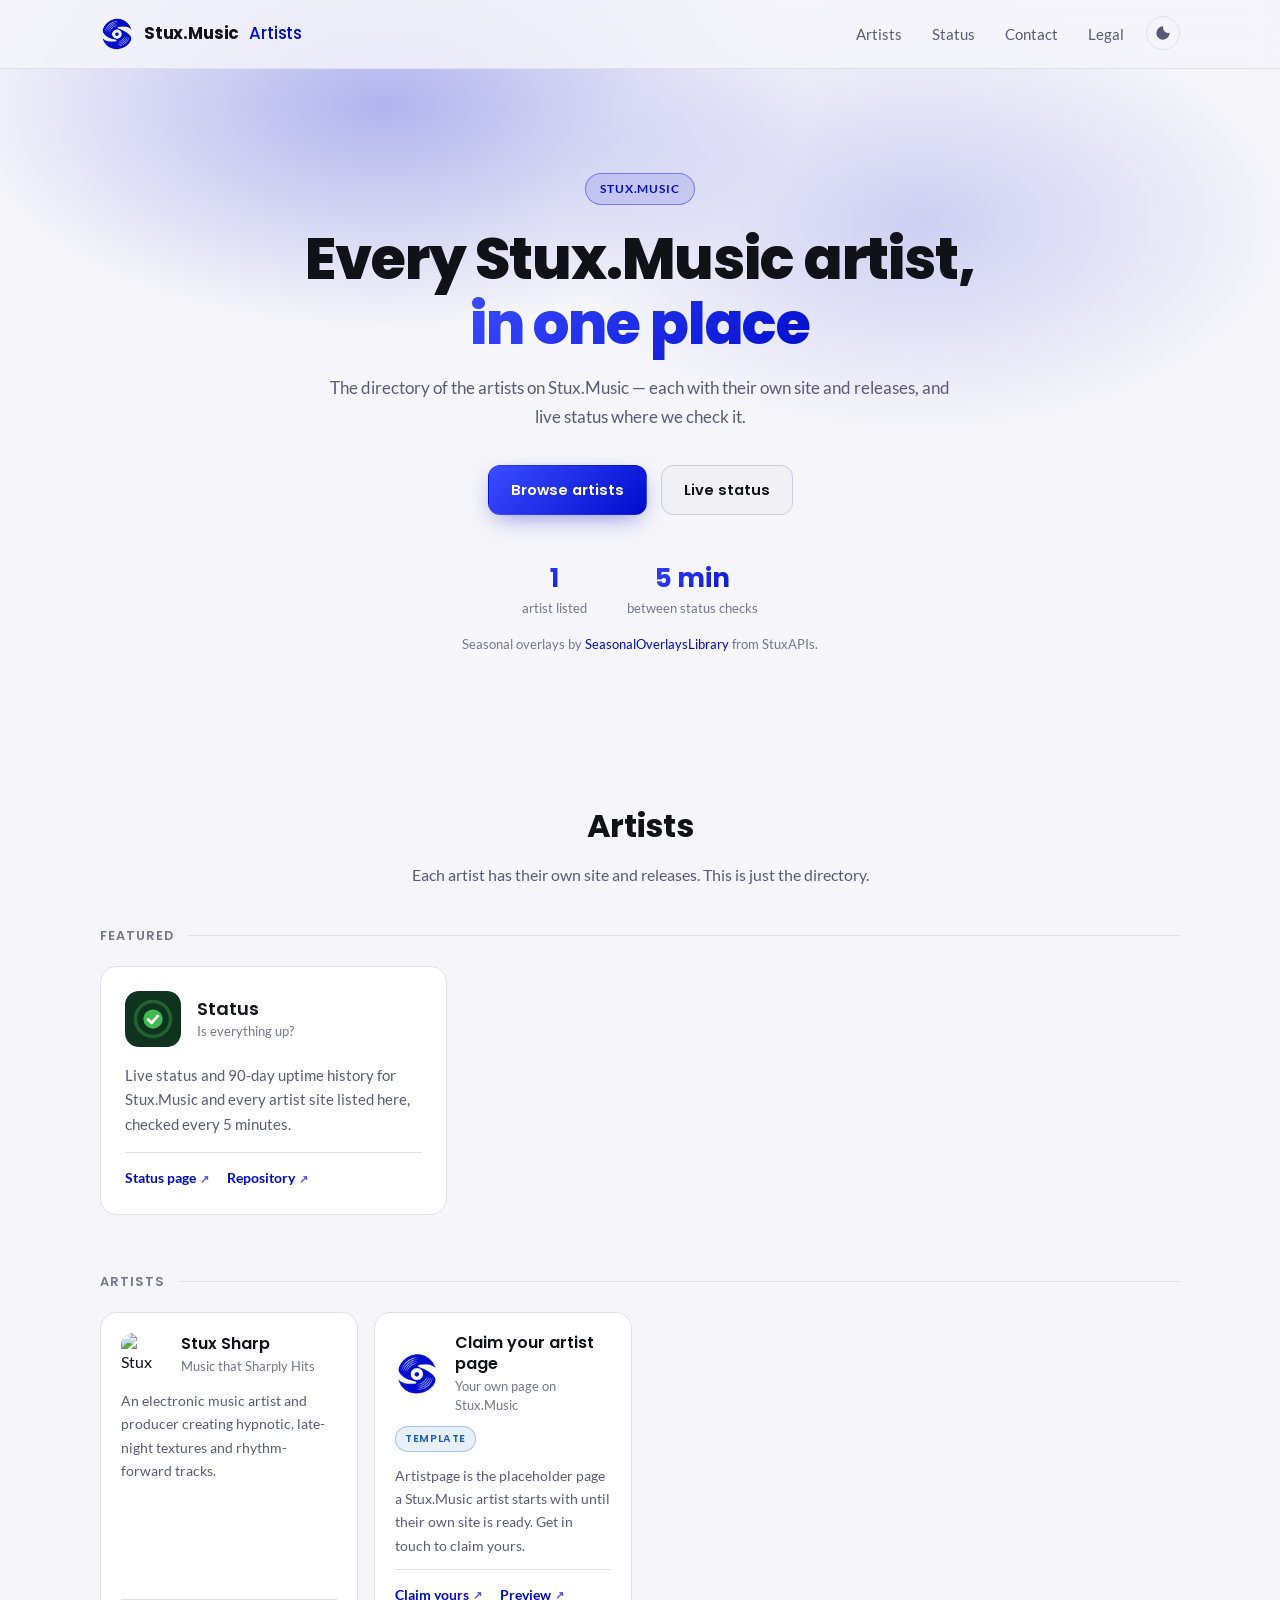
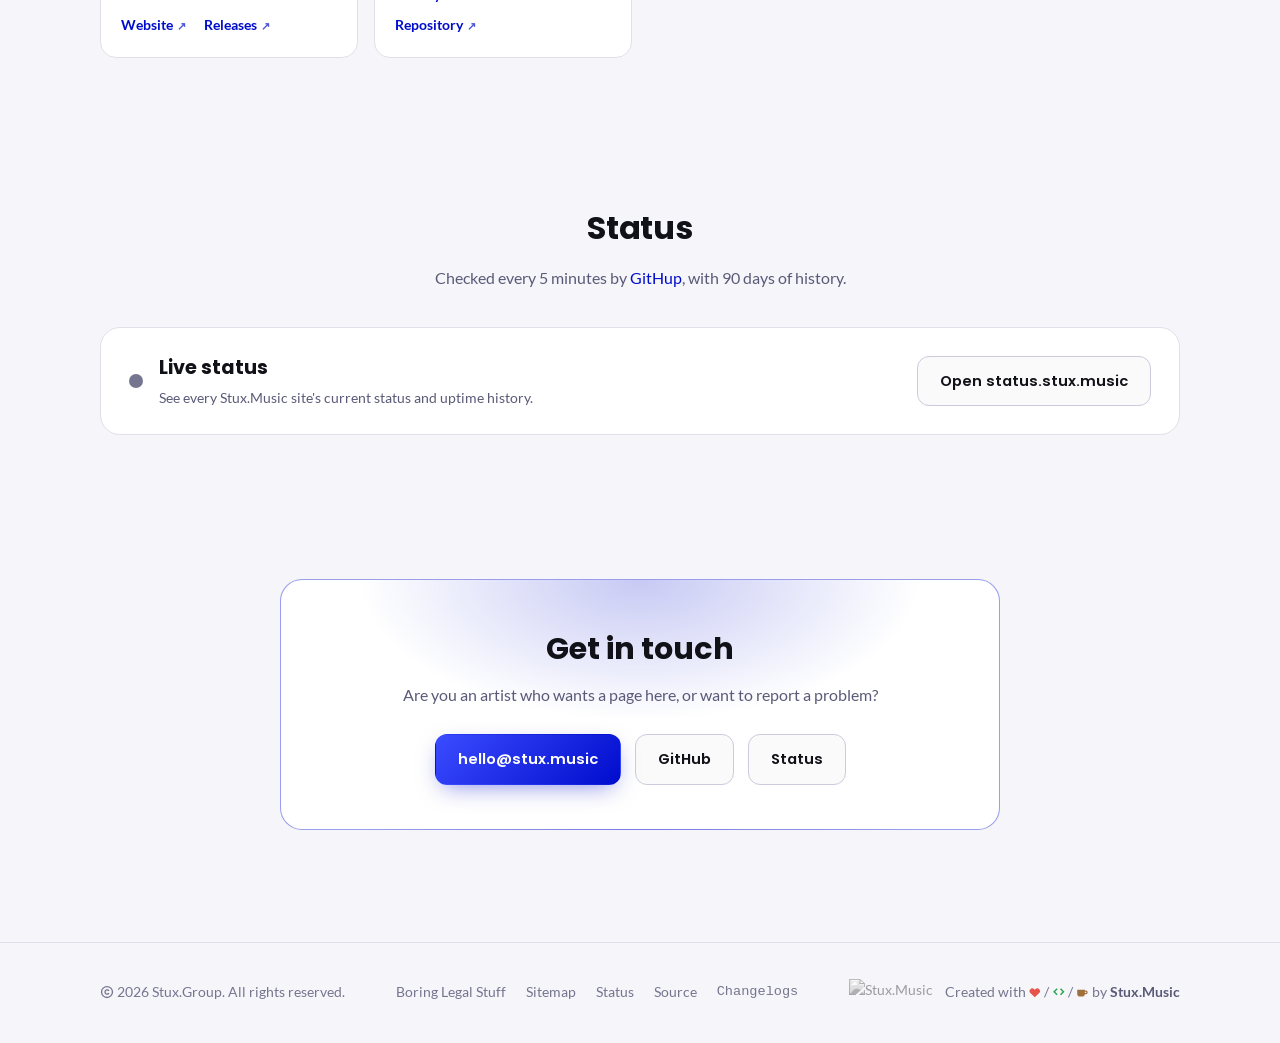
==== commit d3af63e9: "Release v1.1.0 See CHANGELOG.md for details." ====
--- a/index.html
+++ b/index.html
@@ -6,7 +6,9 @@
   <meta name="theme-color" content="#121214">
   <title>Stux.Music Artists</title>
   <meta name="description" content="The directory of Stux.Music's artists, with live status from status.stux.music.">
-  <link rel="icon" type="image/png" href="/assets/img/icon.png">
+  <link rel="icon" type="image/png" href="https://global.media.stux.music/icon-dark.png" media="(prefers-color-scheme: light)">
+  <link rel="icon" type="image/png" href="https://global.media.stux.music/icon-light.png" media="(prefers-color-scheme: dark)">
+  <script>(function(){try{var t=localStorage.getItem("stuxmusic-artists-theme");if(t==="light"||t==="dark")document.documentElement.setAttribute("data-theme",t);}catch(e){}})();</script>
   <link rel="stylesheet" href="/assets/css/style.css">
   <link rel="stylesheet" href="/assets/css/site-banner.css">
   <script src="/assets/js/dev-mode.js"></script>
@@ -25,6 +27,7 @@
         <a href="/#status">Status</a>
         <a href="/#contact">Contact</a>
         <a href="/legal/">Legal</a>
+        <button type="button" id="theme-toggle" class="theme-toggle" title="Toggle light/dark mode" aria-label="Toggle light/dark mode"><svg class="ico-sun" viewBox="0 0 24 24" aria-hidden="true" focusable="false"><path d="M12 7a5 5 0 1 1 0 10 5 5 0 0 1 0-10zM11 1h2v3h-2zm0 19h2v3h-2zM1 11h3v2H1zm19 0h3v2h-3zM4.2 2.8l2.1 2.1-1.4 1.4-2.1-2.1zm14.9 14.9 2.1 2.1-1.4 1.4-2.1-2.1zM2.8 19.8l2.1-2.1 1.4 1.4-2.1 2.1zM17.7 4.9l2.1-2.1 1.4 1.4-2.1 2.1z"/></svg><svg class="ico-moon" viewBox="0 0 24 24" aria-hidden="true" focusable="false"><path d="M12.3 2a8 8 0 0 0 9.7 9.7A10 10 0 1 1 12.3 2z"/></svg></button>
       </nav>
     </div>
   </header>
--- a/assets/css/style.css
+++ b/assets/css/style.css
@@ -738,3 +738,20 @@
 .cl-list strong { color: var(--text); }
 .cl-h4 { margin: 10px 0 6px; font-size: 0.95rem; }
 .cl-msg { color: var(--text-muted); }
+
+/* Light/dark toggle (main.js): shows the theme it switches to, a sun on dark and a moon on light. Until it's used the site follows
+   the system theme; after that <html data-theme> holds the choice. */
+.theme-toggle {
+  display: inline-grid; place-items: center; width: 34px; height: 34px; margin-left: 4px; padding: 0;
+  border: 1px solid var(--border); border-radius: 50%; background: transparent; color: var(--text-muted);
+  cursor: pointer; transition: color 0.15s, background 0.15s, border-color 0.15s;
+}
+.theme-toggle:hover, .theme-toggle:focus-visible { color: var(--text); background: var(--accent-soft); border-color: var(--accent); }
+.theme-toggle svg { width: 16px; height: 16px; fill: currentColor; }
+.theme-toggle .ico-moon { display: none; }
+@media (prefers-color-scheme: light) {
+  :root:not([data-theme="dark"]) .theme-toggle .ico-moon { display: block; }
+  :root:not([data-theme="dark"]) .theme-toggle .ico-sun { display: none; }
+}
+:root[data-theme="light"] .theme-toggle .ico-moon { display: block; }
+:root[data-theme="light"] .theme-toggle .ico-sun { display: none; }
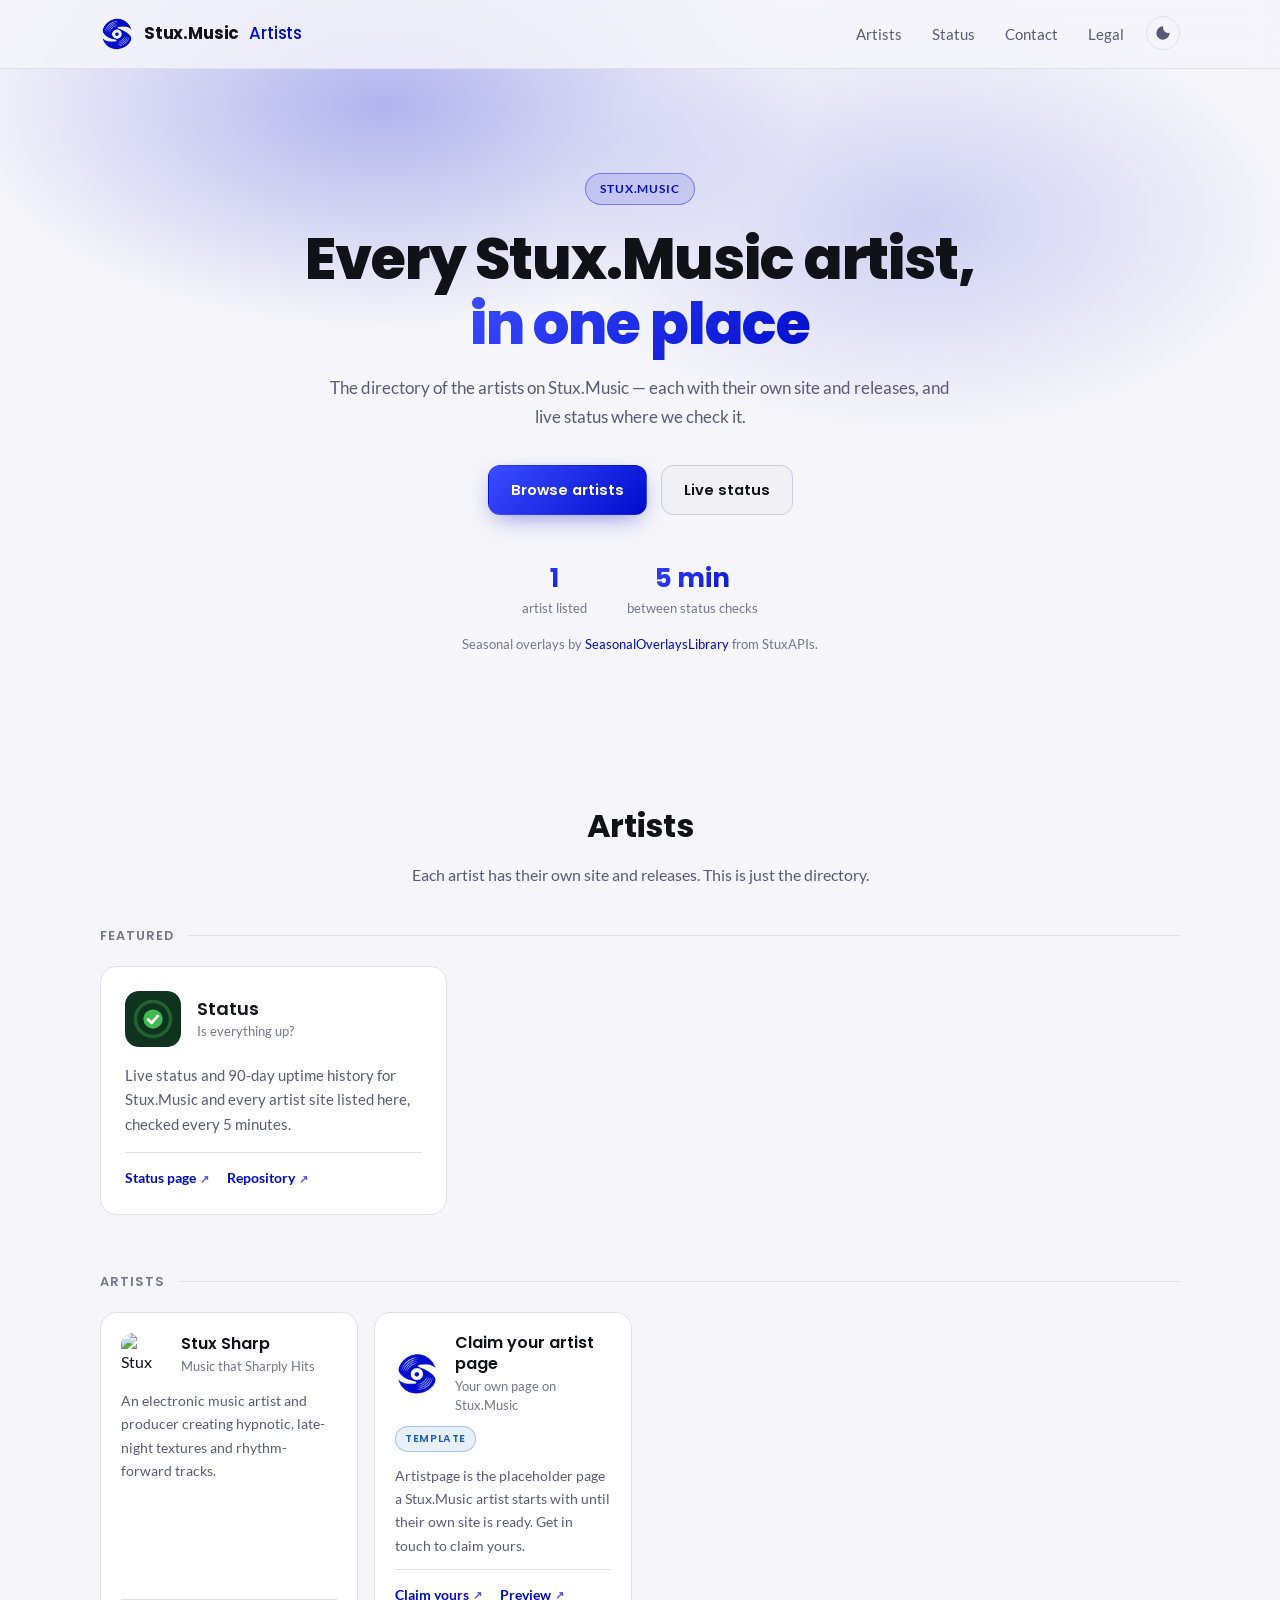
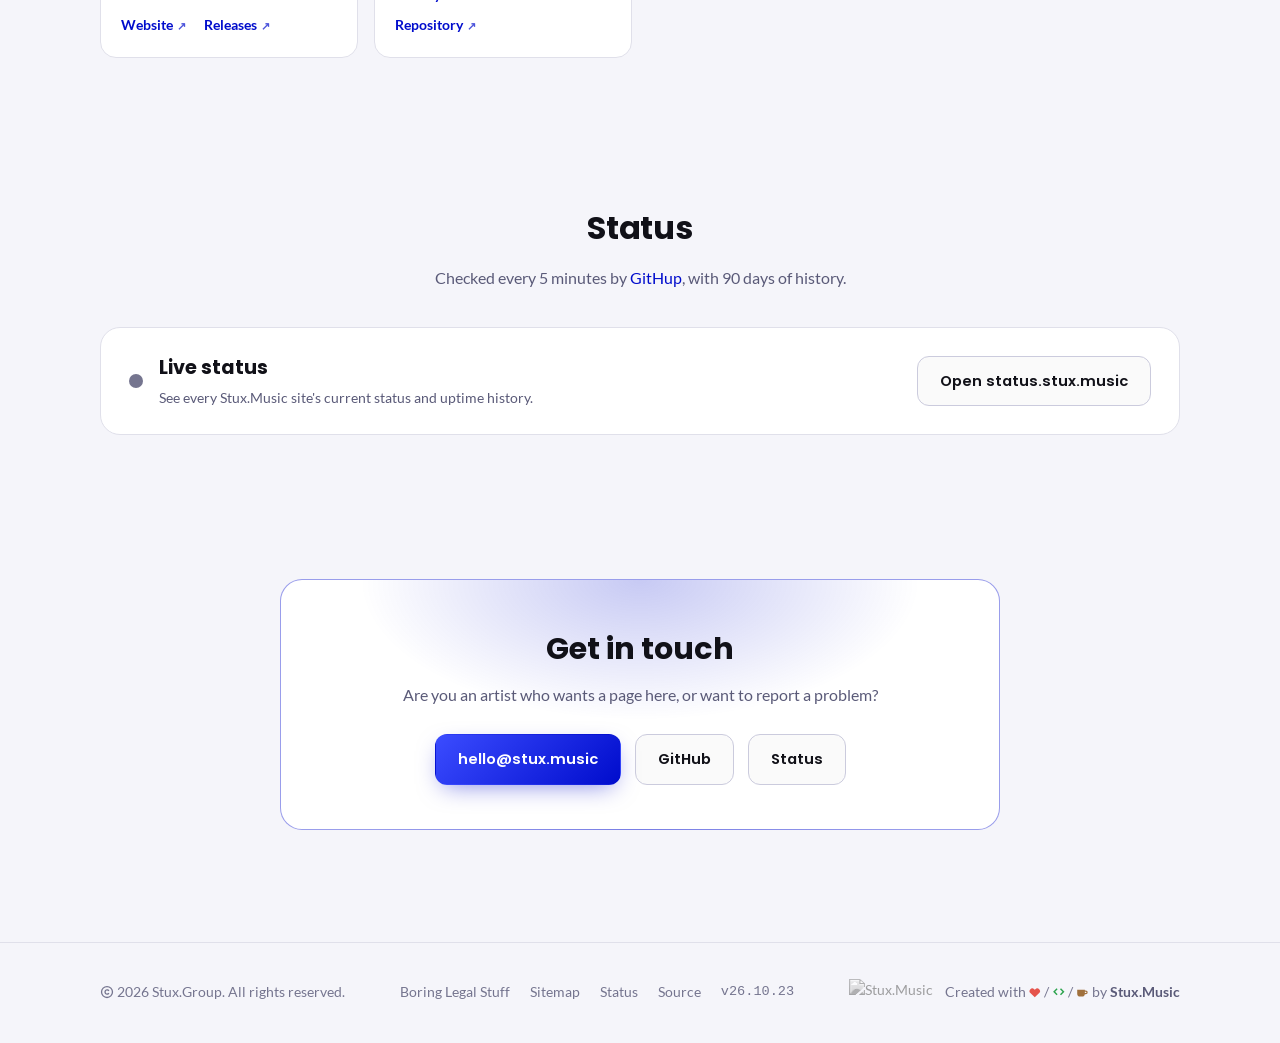
==== commit 87da3d9e: "Release v26.10.23 See CHANGELOG.md for details." ====
--- a/index.html
+++ b/index.html
@@ -13,6 +13,12 @@
   <link rel="stylesheet" href="/assets/css/site-banner.css">
   <script src="/assets/js/dev-mode.js"></script>
   <script src="https://seasonaloverlayslibrary.stuxapis.net/seasonal-overlays-library.js" defer></script>
+<!-- head:begin -->
+<link rel="icon" href="/favicon.ico" sizes="48x48">
+<link rel="apple-touch-icon" href="/apple-touch-icon.png">
+<link rel="manifest" href="/site.webmanifest">
+<script id="discord:component-embed" type="application/json">{"component":{"type":17,"accent_color":4674303,"components":[{"type":9,"components":[{"type":10,"content":"# [Stux.Music Artists](https://artists.stux.music/)\n**Every Stux.Music artist, in one place**\nThe directory of the artists on Stux.Music, each with their own site and releases, and live status where we check it.\n-# 1 artist listed · status checked every 5 minutes"}],"accessory":{"type":11,"media":{"url":"https://global.media.stux.music/icon-light.png"}}},{"type":10,"content":"### Artists\n[Stux Sharp](https://stuxsharp.com) · [Claim your artist page](https://artists.stux.music/#contact)"},{"type":1,"components":[{"type":2,"style":5,"label":"Browse artists","url":"https://artists.stux.music/#artists"},{"type":2,"style":5,"label":"Live status","url":"https://status.stux.music"}]}]}}</script>
+<!-- head:end -->
 </head>
 <body>
 
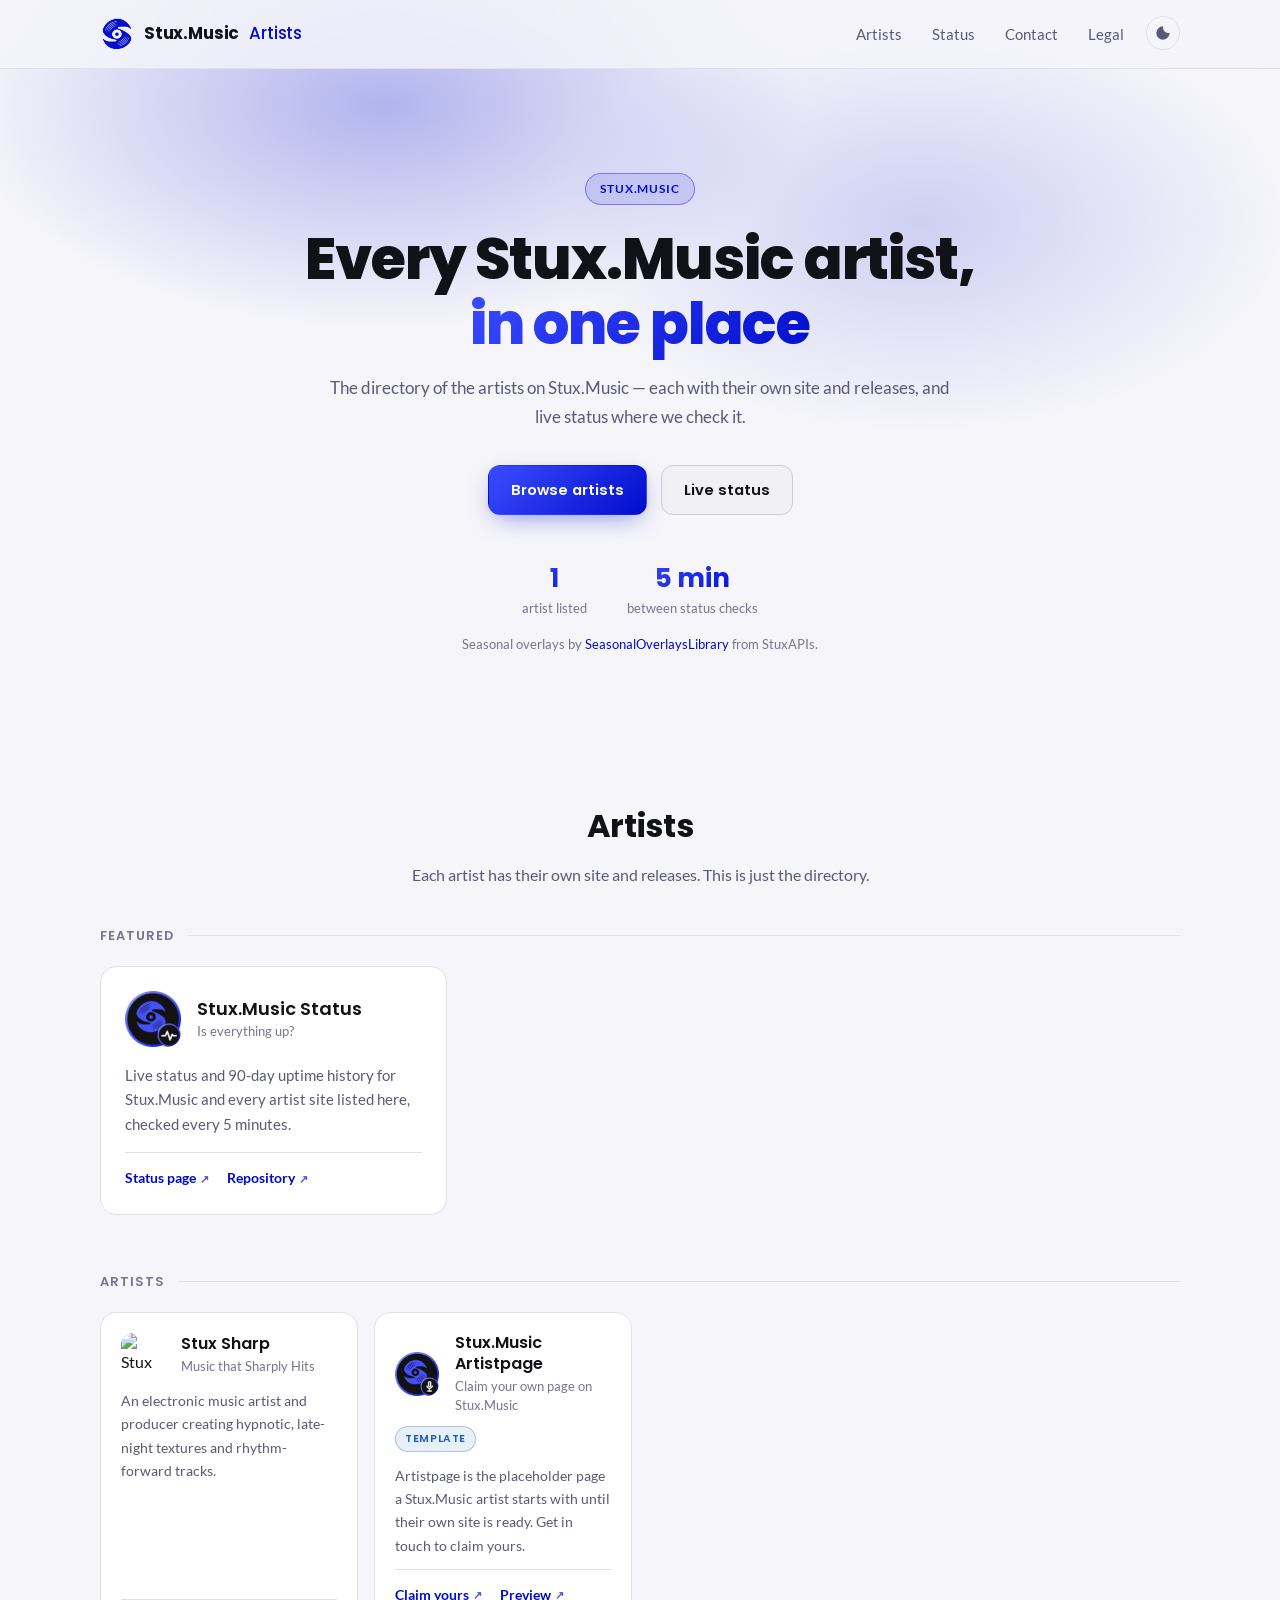
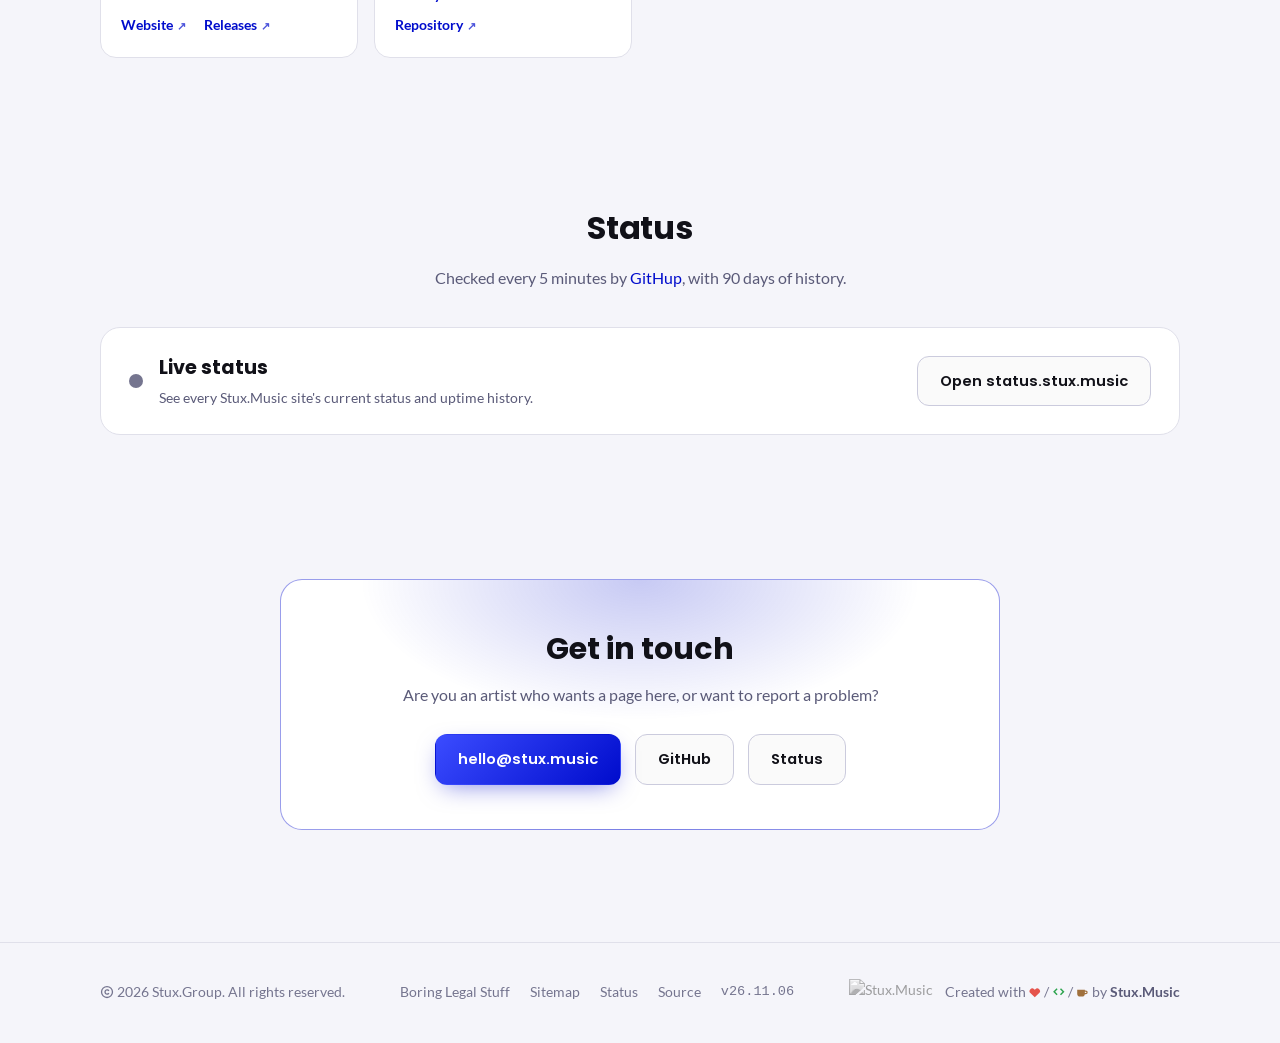
==== commit 360647ba: "Release v26.11.06 See CHANGELOG.md for details." ====
--- a/index.html
+++ b/index.html
@@ -68,9 +68,9 @@
 
         <article class="project-card" data-monitor="stux-music:*">
           <div class="project-top">
-            <img class="project-icon" src="/assets/img/artists/status.svg" width="64" height="64" alt="Status icon" loading="lazy">
+            <img class="project-icon" src="/assets/img/artists/stux-music-status.png" width="64" height="64" alt="Stux.Music Status icon" loading="lazy">
             <div>
-              <h3>Status</h3>
+              <h3>Stux.Music Status</h3>
               <div class="project-tagline">Is everything up?</div>
             </div>
           </div>
@@ -105,10 +105,10 @@
 
         <article data-state="template" class="project-card">
           <div class="project-top">
-            <img class="project-icon" src="/assets/img/icon.png" width="44" height="44" alt="Artistpage icon" loading="lazy">
+            <img class="project-icon" src="/assets/img/artists/stux-music-artistpage.png" width="44" height="44" alt="Stux.Music Artistpage icon" loading="lazy">
             <div>
-              <h3>Claim your artist page</h3>
-              <div class="project-tagline">Your own page on Stux.Music</div>
+              <h3>Stux.Music Artistpage</h3>
+              <div class="project-tagline">Claim your own page on Stux.Music</div>
             </div>
           </div>
           <span class="badge-status template"><i class="badge-ico" aria-hidden="true"></i>Template</span>
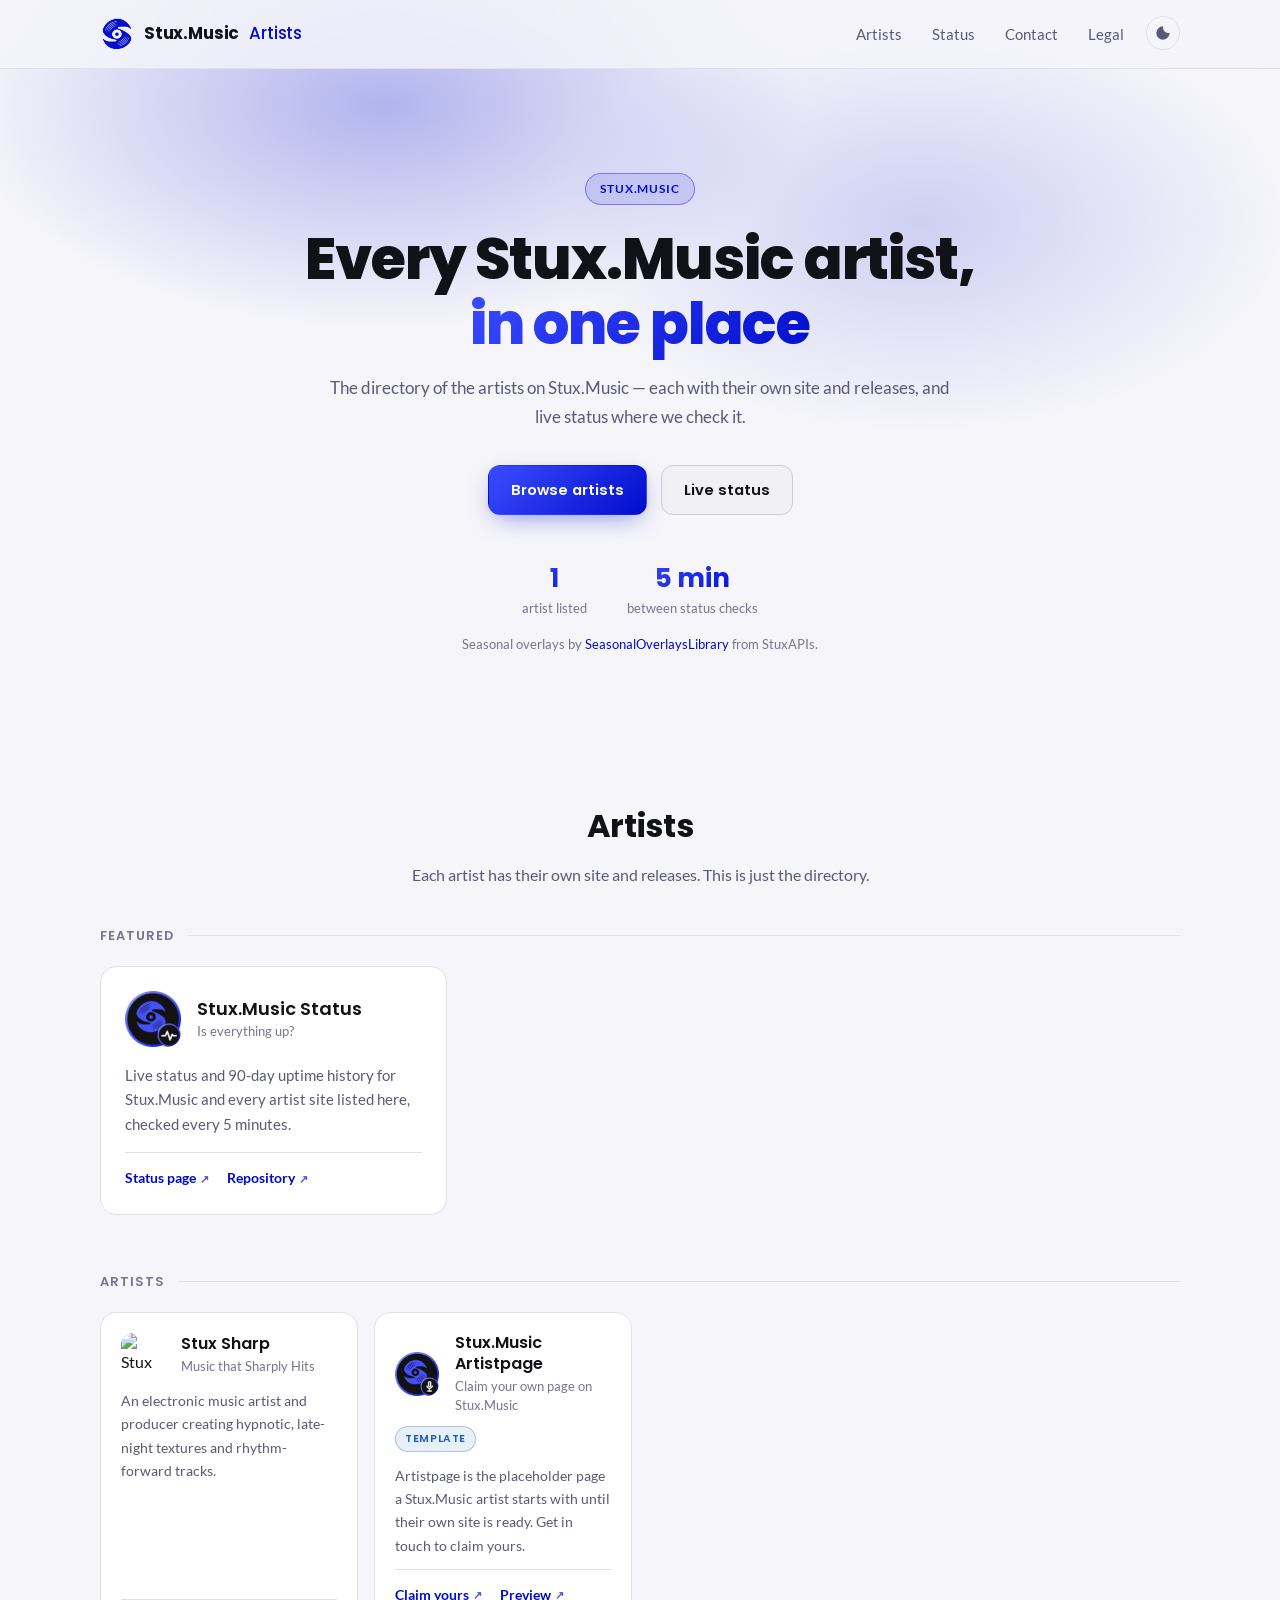
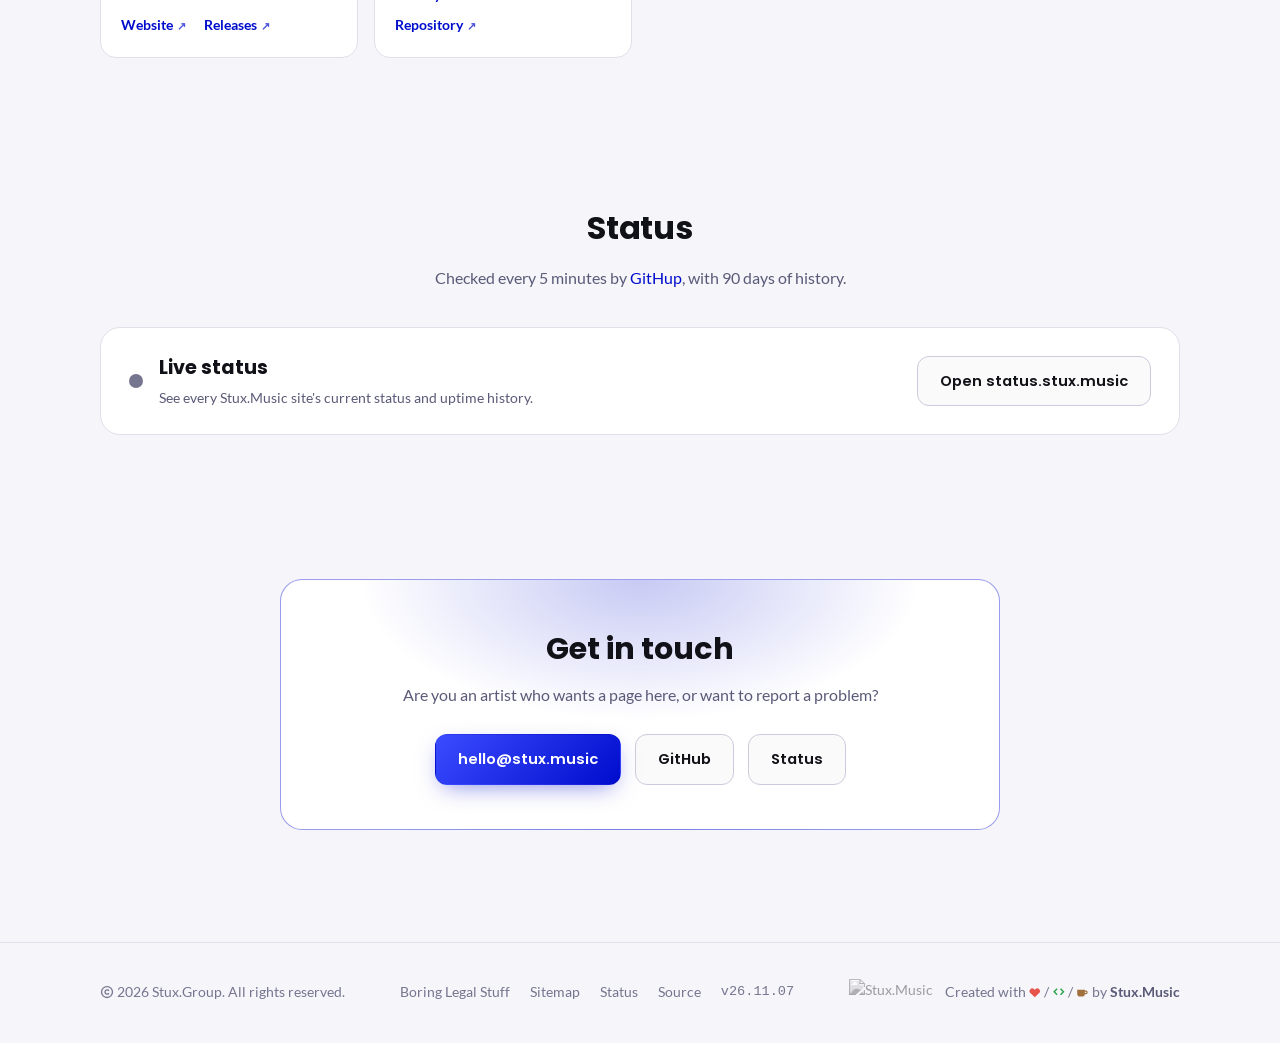
==== commit 3989ca0e: "Release v26.11.07 See CHANGELOG.md for details." ====
--- a/index.html
+++ b/index.html
@@ -40,7 +40,7 @@
 
   <section class="hero">
     <div class="container">
-      <span class="eyebrow">Stux.Music</span>
+      <a class="eyebrow" href="https://status.stux.music" target="_blank" rel="noopener" data-status-eyebrow="stux-music:*"><span class="eyebrow-label">Stux.Music</span><span class="eyebrow-state" hidden></span></a>
       <h1>Every Stux.Music artist,<br><span class="grad">in one place</span></h1>
       <p>The directory of the artists on Stux.Music &mdash; each with their own site and releases, and live status where we check it.</p>
       <div class="actions">
--- a/assets/css/style.css
+++ b/assets/css/style.css
@@ -269,6 +269,20 @@
   border-radius: 999px;
   margin-bottom: 22px;
 }
+/* The eyebrow doubles as a live status badge (data-status-eyebrow, filled by main.js): the eyebrow's size and
+   shape, a status badge's colours and dot, and only the state as its text. Until the status loads, or if it
+   can't, it stays the plain eyebrow. */
+.hero .eyebrow[data-status-eyebrow] { display: inline-flex; align-items: center; gap: 8px; transition: color 0.2s, background 0.2s, border-color 0.2s; }
+.hero .eyebrow.up { color: var(--ok); background: rgba(var(--ok-rgb), 0.1); border-color: rgba(var(--ok-rgb), 0.3); }
+.hero .eyebrow.degraded { color: var(--warn); background: rgba(var(--warn-rgb), 0.1); border-color: rgba(var(--warn-rgb), 0.3); }
+.hero .eyebrow.down { color: var(--bad); background: rgba(var(--bad-rgb), 0.1); border-color: rgba(var(--bad-rgb), 0.35); }
+.hero .eyebrow.up::before, .hero .eyebrow.degraded::before, .hero .eyebrow.down::before {
+  content: ""; width: 7px; height: 7px; border-radius: 50%; background: currentColor; flex: none;
+}
+.hero .eyebrow.up::before { animation: badge-pulse 2s ease-out infinite; }
+.hero .eyebrow[data-status-eyebrow]:hover { filter: brightness(1.12); }
+.eyebrow-label[hidden], .eyebrow-state[hidden] { display: none; }
+@media (prefers-reduced-motion: reduce) { .hero .eyebrow.up::before { animation: none; } }
 .hero h1 {
   font-size: clamp(2.1rem, 5.5vw, 3.6rem);
   font-weight: 800;
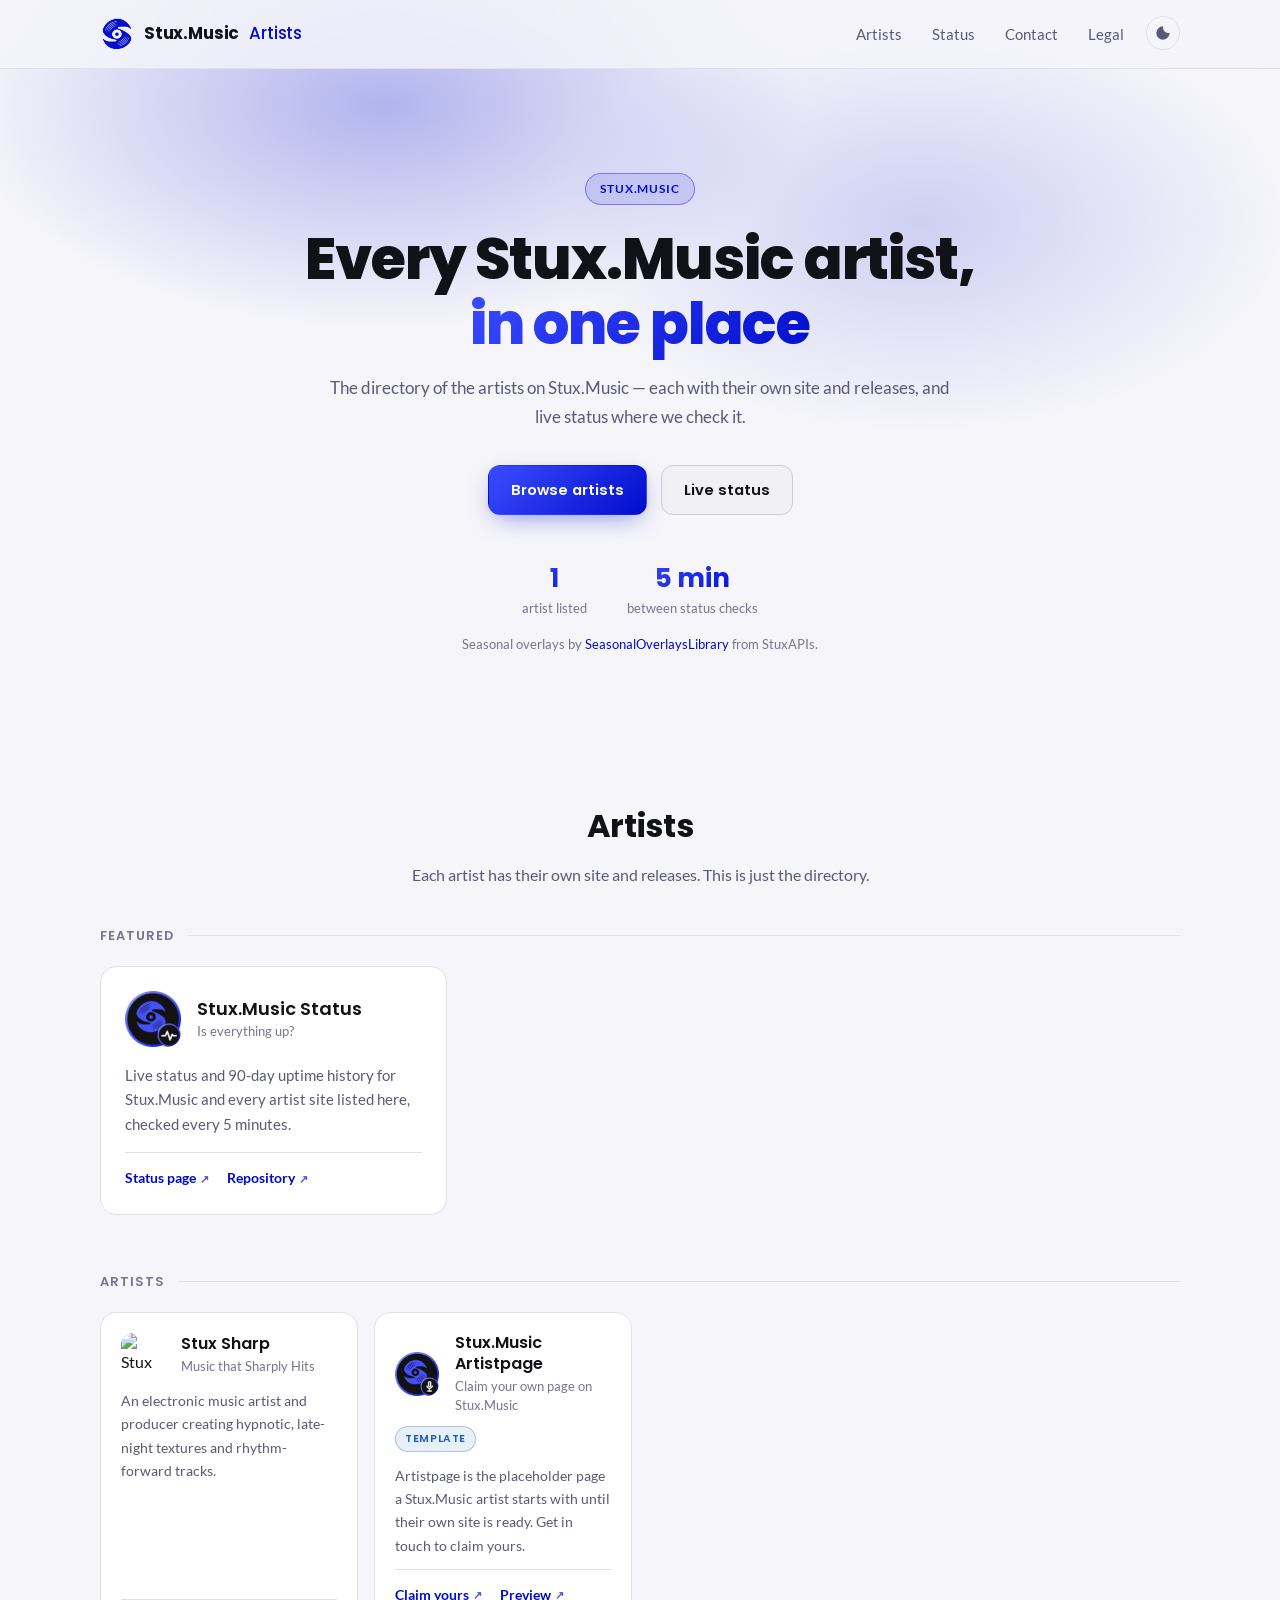
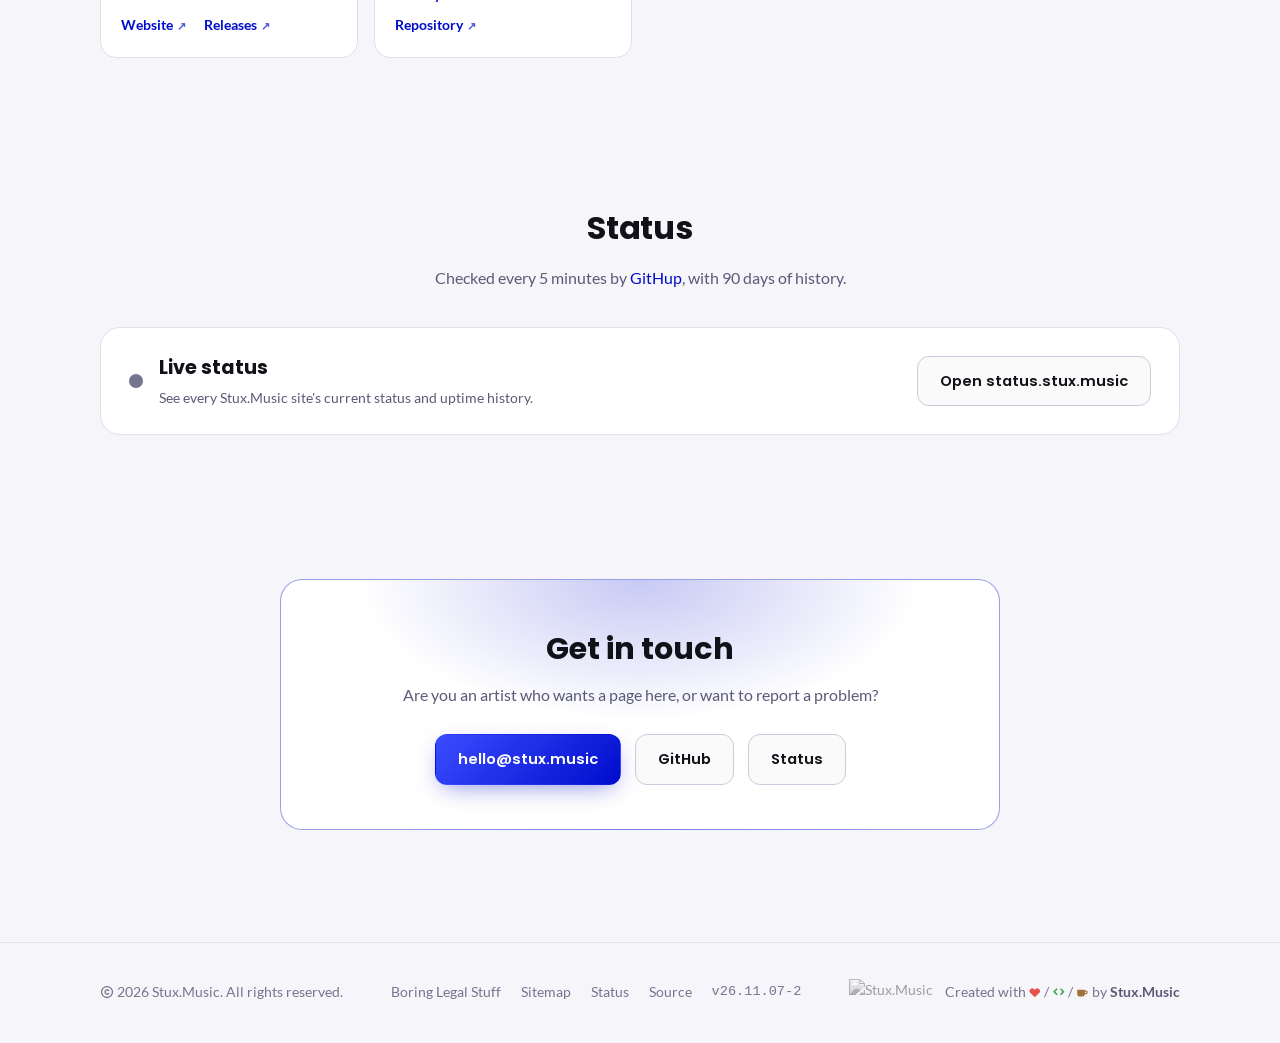
==== commit 0139784c: "Release v26.11.07-2 See CHANGELOG.md for details." ====
--- a/index.html
+++ b/index.html
@@ -159,7 +159,7 @@
 
   <footer class="site-footer">
     <div class="container">
-      <div><span class="copy-i" title="Copyright"><svg viewBox="0 0 16 16" aria-hidden="true" focusable="false"><path d="M8 1a7 7 0 1 1 0 14A7 7 0 0 1 8 1zm0 1.5a5.5 5.5 0 1 0 0 11 5.5 5.5 0 0 0 0-11zm.1 2.3c1.2 0 2.2.6 2.7 1.6l-1.3.7c-.3-.6-.8-.9-1.4-.9-1 0-1.6.8-1.6 1.8s.6 1.8 1.6 1.8c.6 0 1.1-.3 1.4-.9l1.3.7c-.5 1-1.5 1.6-2.7 1.6-1.8 0-3.1-1.4-3.1-3.2s1.3-3.2 3.1-3.2z"/></svg></span><span class="sr-only">&copy;</span> <span data-year data-year-start="2026"></span> Stux.Group. All rights reserved.</div>
+      <div><span class="copy-i" title="Copyright"><svg viewBox="0 0 16 16" aria-hidden="true" focusable="false"><path d="M8 1a7 7 0 1 1 0 14A7 7 0 0 1 8 1zm0 1.5a5.5 5.5 0 1 0 0 11 5.5 5.5 0 0 0 0-11zm.1 2.3c1.2 0 2.2.6 2.7 1.6l-1.3.7c-.3-.6-.8-.9-1.4-.9-1 0-1.6.8-1.6 1.8s.6 1.8 1.6 1.8c.6 0 1.1-.3 1.4-.9l1.3.7c-.5 1-1.5 1.6-2.7 1.6-1.8 0-3.1-1.4-3.1-3.2s1.3-3.2 3.1-3.2z"/></svg></span><span class="sr-only">&copy;</span> <span data-year data-year-start="2026"></span> Stux.Music. All rights reserved.</div>
       <div class="footer-links">
         <a href="/legal/">Boring Legal Stuff</a>
         <a href="/sitemap/">Sitemap</a>
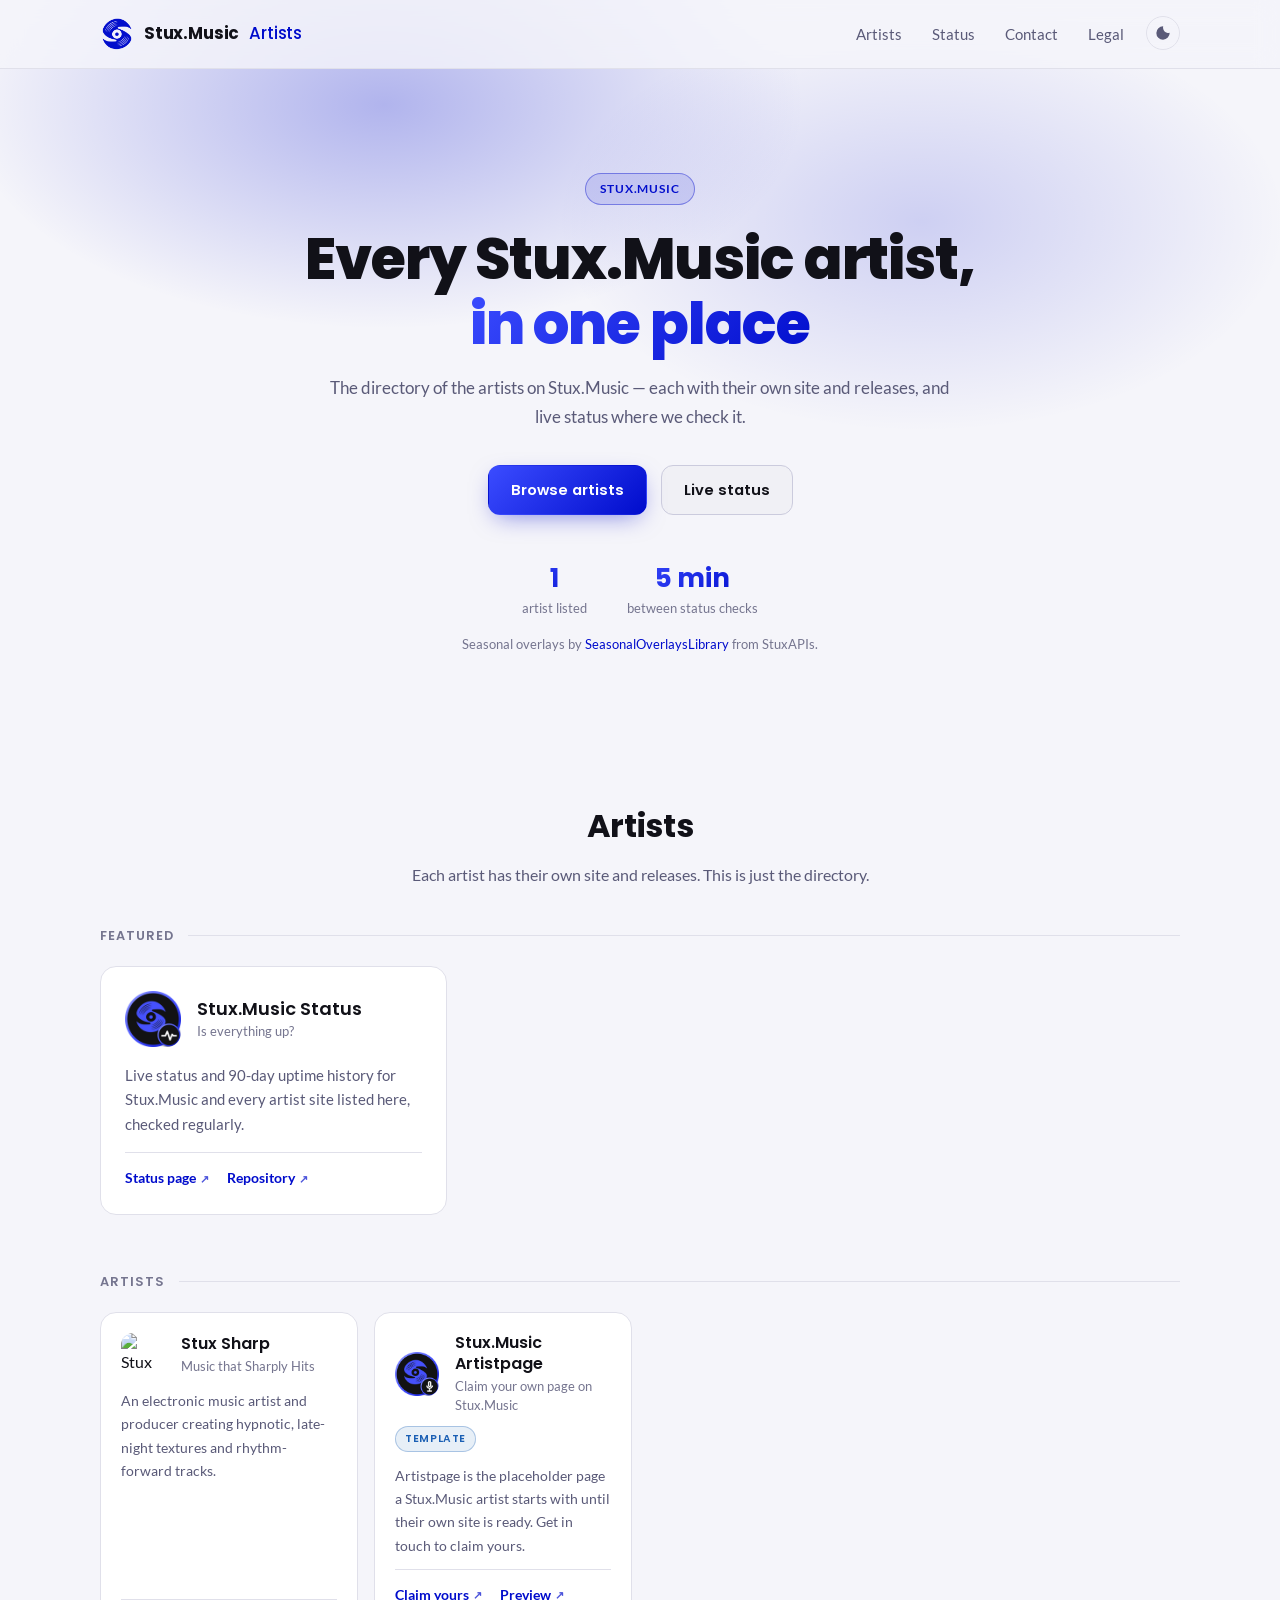
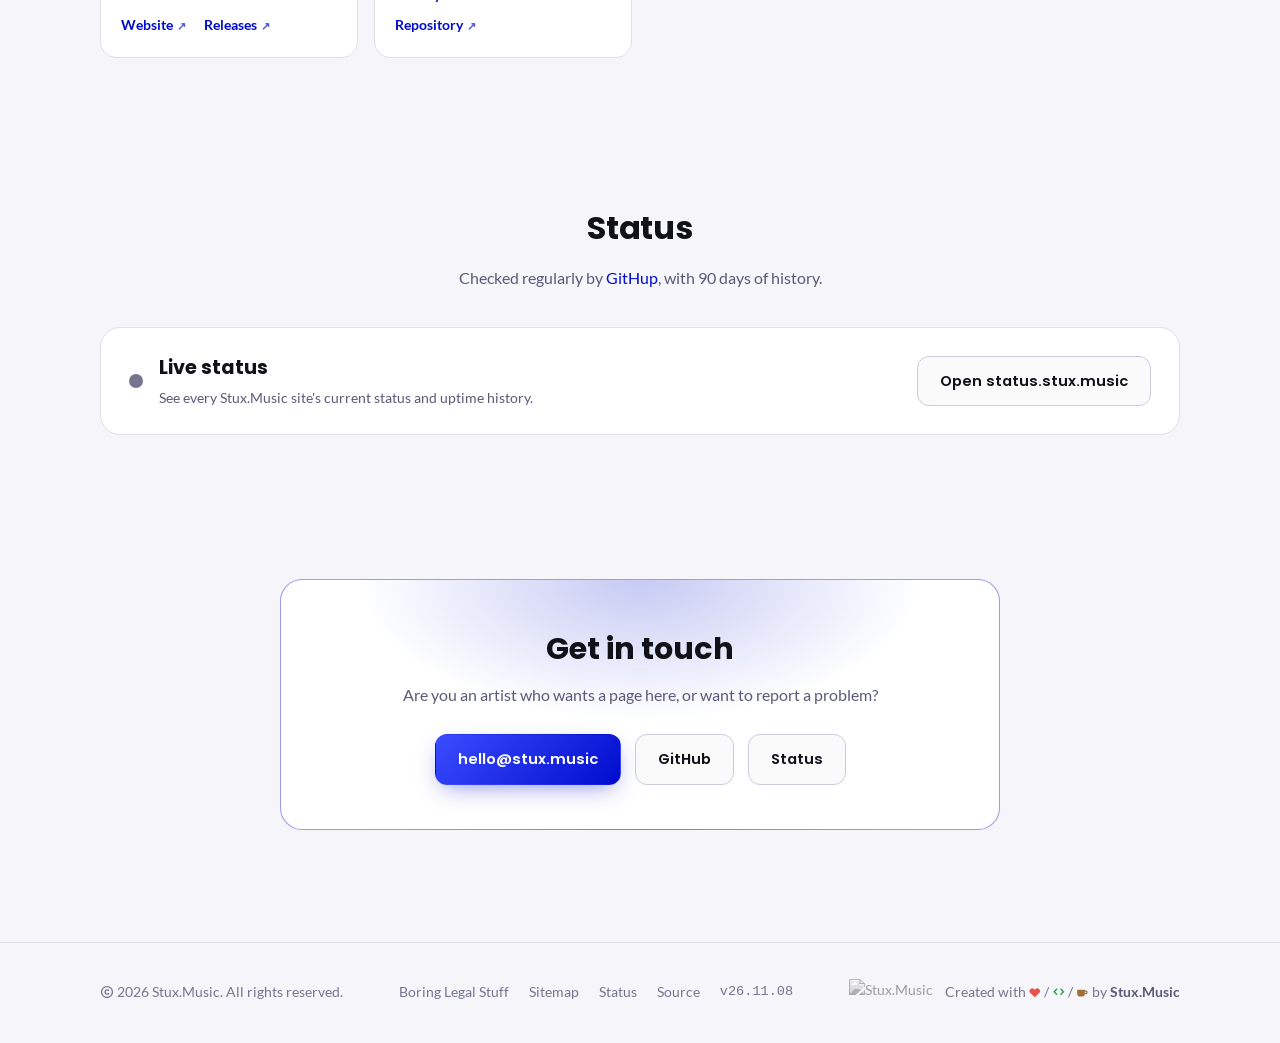
==== commit 45d391ec: "Release v26.11.08 See CHANGELOG.md for details." ====
--- a/index.html
+++ b/index.html
@@ -17,7 +17,7 @@
 <link rel="icon" href="/favicon.ico" sizes="48x48">
 <link rel="apple-touch-icon" href="/apple-touch-icon.png">
 <link rel="manifest" href="/site.webmanifest">
-<script id="discord:component-embed" type="application/json">{"component":{"type":17,"accent_color":4674303,"components":[{"type":9,"components":[{"type":10,"content":"# [Stux.Music Artists](https://artists.stux.music/)\n**Every Stux.Music artist, in one place**\nThe directory of the artists on Stux.Music, each with their own site and releases, and live status where we check it.\n-# 1 artist listed · status checked every 5 minutes"}],"accessory":{"type":11,"media":{"url":"https://global.media.stux.music/icon-light.png"}}},{"type":10,"content":"### Artists\n[Stux Sharp](https://stuxsharp.com) · [Claim your artist page](https://artists.stux.music/#contact)"},{"type":1,"components":[{"type":2,"style":5,"label":"Browse artists","url":"https://artists.stux.music/#artists"},{"type":2,"style":5,"label":"Live status","url":"https://status.stux.music"}]}]}}</script>
+<script id="discord:component-embed" type="application/json">{"component":{"type":17,"accent_color":4674303,"components":[{"type":9,"components":[{"type":10,"content":"# [Stux.Music Artists](https://artists.stux.music/)\n**Every Stux.Music artist, in one place**\nThe directory of the artists on Stux.Music, each with their own site and releases, and live status where we check it.\n-# 1 artist listed · status checked regularly"}],"accessory":{"type":11,"media":{"url":"https://global.media.stux.music/icon-light.png"}}},{"type":10,"content":"### Artists\n[Stux Sharp](https://stuxsharp.com) · [Claim your artist page](https://artists.stux.music/#contact)"},{"type":1,"components":[{"type":2,"style":5,"label":"Browse artists","url":"https://artists.stux.music/#artists"},{"type":2,"style":5,"label":"Live status","url":"https://status.stux.music"}]}]}}</script>
 <!-- head:end -->
 </head>
 <body>
@@ -75,7 +75,7 @@
             </div>
           </div>
           <span class="badge-status live" hidden></span>
-          <p class="desc">Live status and 90-day uptime history for Stux.Music and every artist site listed here, checked every 5 minutes.</p>
+          <p class="desc">Live status and 90-day uptime history for Stux.Music and every artist site listed here, checked regularly.</p>
           <div class="project-links">
             <a href="https://status.stux.music" target="_blank" rel="noopener">Status page</a>
             <a href="https://github.com/StuxMusic/Status" target="_blank" rel="noopener">Repository</a>
@@ -128,7 +128,7 @@
     <div class="container">
       <div class="section-head">
         <h2>Status</h2>
-        <p>Checked every 5 minutes by <a href="https://githup.stux.group" target="_blank" rel="noopener" style="color: var(--accent-bright);">GitHup</a>, with 90 days of history.</p>
+        <p>Checked regularly by <a href="https://githup.stux.group" target="_blank" rel="noopener" style="color: var(--accent-bright);">GitHup</a>, with 90 days of history.</p>
       </div>
       <div class="status-band" id="status-band">
         <div class="sb-main">
